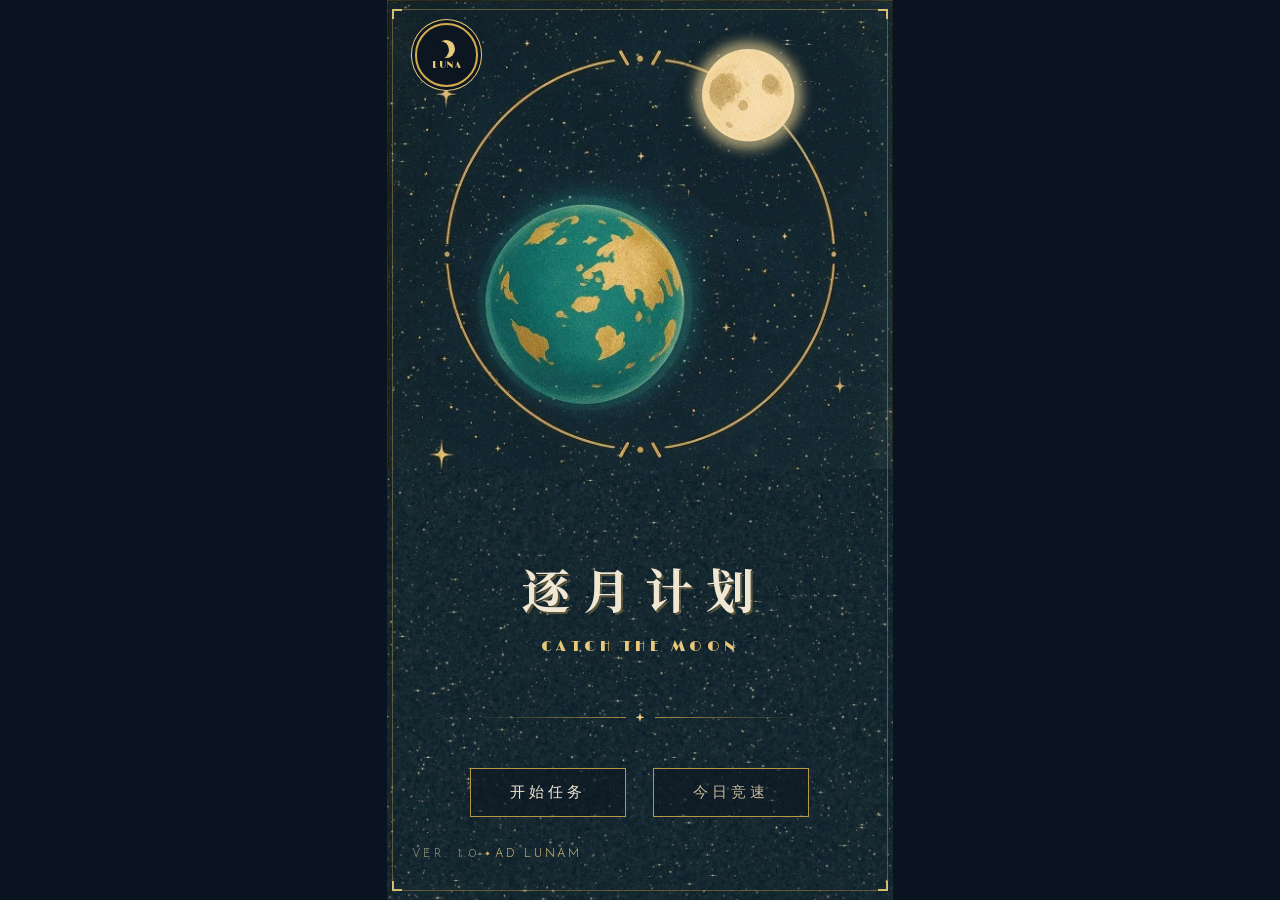
==== index.html @ 9ee9cba2 "任务面板：仪场加长 + 奶油带重排 - menu.webp：奶油边界 y1265→y1410（屏 68%→76%），仪场更海报；   inset 细线同步下移至 1425-26；?v=6→7 - 删状" ====
<!DOCTYPE html>
<html lang="zh-CN">
<head>
  <meta charset="UTF-8" />
  <meta name="viewport" content="width=device-width, initial-scale=1, maximum-scale=1, user-scalable=no, viewport-fit=cover" />
  <meta name="theme-color" content="#17395A" />
  <title>逐月计划</title>
  <link rel="stylesheet" href="assets/fonts/fonts.css" />
  <link rel="stylesheet" href="style.css" />
</head>
<body>
  <div id="app">
    <div id="stage" class="stage">
      <!-- 全分辨率海报层：不经过低清 canvas；menu 延迟加载 -->
      <div id="cover-scene" class="cover-scene hidden">
        <img class="cover-bg" src="assets/ui/cover-bg.webp?v=5" alt="" draggable="false" />
        <div class="cover-keyline" aria-hidden="true">
          <i class="kl tl"></i><i class="kl tr"></i><i class="kl bl"></i><i class="kl br"></i>
        </div>
        <div class="cover-orbit" id="cover-orbit">
          <div id="cover-moon-glow" class="cover-moon-glow"></div>
          <img id="cover-moon" class="cover-moon" src="assets/ui/cover-moon.webp?v=5" alt="" draggable="false" />
        </div>
        <div class="cover-badge" aria-hidden="true">
          <div class="badge-crescent"></div>
          <div class="badge-word">LUNA</div>
        </div>
        <div class="cover-type">
          <div class="cover-title-block">
            <h1 class="cover-title">逐月计划</h1>
            <div class="cover-rule" aria-hidden="true"></div>
            <p class="cover-sub">CATCH THE MOON</p>
          </div>
          <div class="cover-ornament" aria-hidden="true">
            <i class="orn-line"></i><i class="orn-star"></i><i class="orn-line"></i>
          </div>
          <div class="cover-actions">
            <button type="button" class="cover-btn" id="btn-cover-start">开始任务</button>
            <button type="button" class="cover-btn ghost-btn" id="btn-daily-cover">今日竞速</button>
          </div>
          <p class="cover-ver"><span class="ver-num">VER. 1.0</span><span class="ver-sep" aria-hidden="true"></span><span class="ver-name">AD LUNAM</span></p>
        </div>
      </div>
      <img id="cover-art" class="poster-art hidden" src="assets/ui/cover.webp" alt="" draggable="false" />
      <img id="menu-art" class="poster-art hidden" alt="" draggable="false" />
      <canvas id="game" width="540" height="960" aria-label="逐月计划游戏画面"></canvas>
      <div class="grain" aria-hidden="true"></div>

      <div id="hud" class="hidden" aria-hidden="true">
        <div class="hud-row">
          <div class="hud-block">
            <span class="hud-label">质量</span>
            <div class="seg" id="mass-seg"></div>
          </div>
          <div class="hud-block grow center-label">
            <span class="hud-phase">阶段</span>
            <span class="hud-timer hidden" id="hud-timer">0:00.0</span>
          </div>
          <div class="hud-block">
            <span class="hud-label">追近</span>
            <div class="seg gold" id="dist-seg"></div>
          </div>
        </div>
      </div>

      <div id="controls" class="hidden" aria-hidden="true">
        <div id="stick-zone" class="stick-zone">
          <div id="stick-base" class="stick-base">
            <div id="stick-knob" class="stick-knob"></div>
          </div>
        </div>
        <button type="button" id="btn-jet" class="btn-jet" aria-label="喷射">喷射</button>
      </div>

      <div id="overlay" class="overlay">
        <!-- 封面：分层海报 + DOM 排版；热区即真按钮 -->
        <div id="screen-cover" class="screen cover-screen hidden">
          <h1 class="sr-only">逐月计划</h1>
          <p class="ver sr-only">VER. 1.0 · CATCH THE MOON</p>
        </div>

        <!-- 任务面板：插画 + DOM 控制区（奶油带上），按钮即真文字 -->
        <div id="screen-title" class="screen menu-screen hidden">
          <p class="sr-only">任务面板</p>
          <!-- 仪场遥测装饰：百分比定位对 1044×1884 底图稳定（舞台锁 9:16，cover 顶锚只裁底部 28px） -->
          <div class="menu-reticle" aria-hidden="true"></div>
          <div class="menu-bracket" aria-hidden="true"></div>
          <div class="menu-tel" style="left:5%; top:34%">
            <span class="k">TARGET / LUNA</span>
            <span class="v" id="tel-moon">RT --:--.-</span>
          </div>
          <div class="menu-tel" style="left:5%; top:45.5%">
            <span class="k">SOL III / EARTH</span>
            <span class="v" id="tel-earth">CLASS 标准</span>
          </div>
          <div class="menu-tel" style="left:60%; top:26.5%">
            <span class="k">ANOMALY / VOID</span>
            <span class="v dim">RNG 384.40</span>
          </div>
          <div class="menu-panel">
            <button type="button" class="btn primary wide" id="btn-start">开始追逐</button>
            <div class="menu-row">
              <button type="button" class="btn ghost" id="btn-sound">声音：开</button>
              <button type="button" class="btn ghost" id="btn-back-cover">返回封面</button>
            </div>
            <p class="menu-tip" id="daily-tip">循月辉追近，月尘补质量，满条后光圈捕获</p>
            <div class="menu-ruler" aria-hidden="true"></div>
          </div>
        </div>

        <div id="screen-intro" class="screen intro-cine hidden">
          <div id="intro-caption" class="intro-caption"></div>
          <button type="button" class="btn ghost small" id="btn-skip-intro">跳过</button>
        </div>

        <div id="screen-qte" class="screen qte-screen hidden">
          <p class="qte-title">捕获月亮</p>
          <p class="qte-hint">光圈套住月亮后，按「捕获」</p>
        </div>

        <div id="screen-result" class="screen hidden">
          <h2 id="result-title">结算</h2>
          <p id="result-desc" class="sub"></p>
          <ul class="stats" id="result-stats"></ul>
          <p class="rank-line" id="rank-line"></p>
          <div class="btn-col">
            <button type="button" class="btn primary" id="btn-retry">再来一局</button>
            <button type="button" class="btn primary" id="btn-card">成绩卡分享</button>
            <button type="button" class="btn ghost" id="btn-board2">本机榜单</button>
            <button type="button" class="btn ghost" id="btn-home">回任务面板</button>
          </div>
        </div>

        <div id="screen-card" class="screen card-screen hidden">
          <div class="card-wrap">
            <canvas id="card" width="540" height="860" aria-label="成绩卡"></canvas>
          </div>
          <p class="card-tip">系统截屏即可分享 · 无外链</p>
          <pre id="share-text" class="share-text hidden"></pre>
          <div class="btn-col">
            <button type="button" class="btn primary" id="btn-copy">查看分享文案</button>
            <button type="button" class="btn ghost" id="btn-card-back">返回结算</button>
          </div>
        </div>

        <div id="screen-board" class="screen hidden">
          <h2>本机榜单</h2>
          <p class="sub dim">仅存本机 · 容器可能清空缓存</p>
          <ul class="board-list" id="board-list"></ul>
          <p class="sub dim" id="daily-board"></p>
          <div class="btn-col">
            <button type="button" class="btn ghost" id="btn-board-back">返回</button>
          </div>
        </div>
      </div>

      <button type="button" id="btn-qte-hit" class="btn-qte-hit hidden" aria-label="捕获">捕获</button>
      <div id="toast" class="toast hidden" role="status"></div>
    </div>
  </div>
  <script src="game.js"></script>
</body>
</html>
---- assets/fonts/fonts.css ----
/* 自托管字体 — 复古太空印刷四套英文字体 + 思源宋体标题 */

/* ── 中文标题 ── */
@font-face {
  font-family: "Noto Serif SC";
  font-style: normal;
  font-weight: 700;
  font-display: swap;
  src: url("NotoSerifSC-700-sub.woff2") format("woff2");
}

/* ── Kimi 遥测 mono（HUD / 解码 / 数据行） ── */
@font-face {
  font-family: "Geist Mono";
  font-style: normal;
  font-weight: 100 900;
  font-display: swap;
  src: url("GeistMono.woff2") format("woff2");
}

/* ── A · 罗马铭文 + 新迪多 ── */
@font-face {
  font-family: "Cinzel";
  font-style: normal;
  font-weight: 600;
  font-display: swap;
  src: url("Cinzel-600.woff2") format("woff2");
}
@font-face {
  font-family: "Bodoni Moda";
  font-style: normal;
  font-weight: 600;
  font-display: swap;
  src: url("BodoniModa-600.woff2") format("woff2");
}
@font-face {
  font-family: "IBM Plex Mono";
  font-style: normal;
  font-weight: 400;
  font-display: swap;
  src: url("IBMPlexMono-400.woff2") format("woff2");
}
@font-face {
  font-family: "IBM Plex Mono";
  font-style: normal;
  font-weight: 500;
  font-display: swap;
  src: url("IBMPlexMono-500.woff2") format("woff2");
}

/* ── B · Art Deco ── */
@font-face {
  font-family: "Limelight";
  font-style: normal;
  font-weight: 400;
  font-display: swap;
  src: url("Limelight.woff2") format("woff2");
}
@font-face {
  font-family: "Josefin Sans";
  font-style: normal;
  font-weight: 300;
  font-display: swap;
  src: url("JosefinSans-300.woff2") format("woff2");
}

/* ── C · 古典期刊 ── */
@font-face {
  font-family: "Forum";
  font-style: normal;
  font-weight: 400;
  font-display: swap;
  src: url("Forum.woff2") format("woff2");
}
@font-face {
  font-family: "Cormorant Garamond";
  font-style: normal;
  font-weight: 600;
  font-display: swap;
  src: url("CormorantGaramond-600.woff2") format("woff2");
}

/* ── D · 任务日志 ── */
@font-face {
  font-family: "Special Elite";
  font-style: normal;
  font-weight: 400;
  font-display: swap;
  src: url("SpecialElite.woff2") format("woff2");
}
@font-face {
  font-family: "Space Mono";
  font-style: normal;
  font-weight: 400;
  font-display: swap;
  src: url("SpaceMono-400.woff2") format("woff2");
}
@font-face {
  font-family: "Space Mono";
  font-style: normal;
  font-weight: 700;
  font-display: swap;
  src: url("SpaceMono-700.woff2") format("woff2");
}
---- style.css ----
/* 逐月计划 — 复古太空主义印刷海报 */
:root {
  --paper: #E8DCC8;
  --paper-deep: #D4C4A8;
  --navy-cover: #17395A;
  --navy-menu: #0C1D30;
  --navy-play: #122336;
  --cream: #F0E6D3;
  --cream-dim: #C5B89A;
  --gold: #D4A84B;
  --gold-bright: #E8C878;
  --rust: #D97B3A;
  --teal: #3D8B7A;
  --terra: #C4A35A;
  --danger: #8B2E3E;
  --ink: #0A1420;
  --font: "Courier New", Courier, ui-monospace, monospace;
  --mono: "Geist Mono", "Courier New", Courier, ui-monospace, monospace;
  --safe-b: env(safe-area-inset-bottom, 0px);
  --safe-t: env(safe-area-inset-top, 0px);
}

* { box-sizing: border-box; margin: 0; padding: 0; }

html, body {
  height: 100%;
  background: #0A1420;
  color: var(--cream);
  font-family: var(--font);
  letter-spacing: 0.06em;
  overflow: hidden;
  touch-action: none;
  -webkit-user-select: none;
  user-select: none;
  -webkit-tap-highlight-color: transparent;
}

#app {
  min-height: 100%;
  display: flex;
  align-items: center;
  justify-content: center;
  background: #0A1420;
}

#stage {
  position: relative;
  width: min(100vw, calc(100dvh * 270 / 480));
  height: min(100dvh, calc(100vw * 480 / 270));
  max-height: 100dvh;
  background: #0B1520;
  overflow: hidden;
}

#game {
  display: block;
  width: 100%;
  height: 100%;
  image-rendering: auto;
  background: transparent;
  position: absolute;
  inset: 0;
  z-index: 1;
}

/* 全分辨率海报（封面/面板）— 浏览器直接缩放，不进低清 canvas */
.poster-art {
  position: absolute;
  inset: 0;
  width: 100%;
  height: 100%;
  object-fit: cover;
  object-position: center top;
  image-rendering: auto;
  z-index: 0;
  pointer-events: none;
  user-select: none;
  -webkit-user-drag: none;
}

.poster-art.hidden { display: none !important; }

/* 纸边已移除：全程深空底，舞台内无奶油装裱框 */

.grain {
  position: absolute;
  inset: 0;
  pointer-events: none;
  z-index: 3;
  opacity: 0.1;
  background-image: url("data:image/svg+xml,%3Csvg viewBox='0 0 200 200' xmlns='http://www.w3.org/2000/svg'%3E%3Cfilter id='n'%3E%3CfeTurbulence type='fractalNoise' baseFrequency='0.9' numOctaves='3' stitchTiles='stitch'/%3E%3C/filter%3E%3Crect width='100%25' height='100%25' filter='url(%23n)'/%3E%3C/svg%3E");
  mix-blend-mode: overlay;
}

.hidden { display: none !important; }

/* —— HUD：06 顶栏 MASS / PHASE / SIGNAL —— */
#hud {
  position: absolute;
  top: calc(16px + var(--safe-t));
  left: 18px;
  right: 18px;
  z-index: 5;
  pointer-events: none;
}

.hud-row {
  display: flex;
  align-items: center;
  gap: 8px;
  padding: 8px 10px;
  background: transparent;
  border: 0;
}

.hud-block { display: flex; align-items: center; gap: 6px; min-width: 0; }
.hud-block.grow { flex: 0.7; justify-content: center; }
.hud-block.center-label { flex-direction: column; gap: 1px; }
.hud-block.center-label .hud-phase { white-space: nowrap; }
.hud-block:first-child { flex: 1.2; }
.hud-block:last-child { flex: 1.2; }

.hud-label {
  font-family: var(--mono);
  font-size: 10px;
  color: var(--cream);
  letter-spacing: 0.2em;
  font-weight: 700;
}

.hud-phase {
  font-family: var(--mono);
  font-size: 11px;
  color: var(--gold-bright);
  letter-spacing: 0.12em;
  font-weight: 700;
}

/* 竞速计时器：仅竞速局显示（JS 控制） */
.hud-timer {
  display: block;
  font-family: var(--mono);
  font-size: 13px;
  color: var(--cream);
  letter-spacing: 0.1em;
  font-weight: 700;
  margin-top: 2px;
  font-variant-numeric: tabular-nums;
}

.hud-timer.hidden { display: none; }

.seg {
  display: flex;
  gap: 3px;
  flex: 1;
  height: 16px;
}

.seg i {
  flex: 1;
  background: transparent;
  border: 1px solid rgba(240, 230, 211, 0.55);
}

.seg i.on { background: var(--cream); border-color: var(--cream); }
.seg.gold i.on { background: var(--gold-bright); border-color: var(--gold); }
.seg.gold i:nth-child(3n).on { background: #C45C4A; border-color: #A04838; }

/* —— Controls：对齐 06 印刷摇杆/喷射 —— */
#controls {
  position: absolute;
  left: 0;
  right: 0;
  bottom: 0;
  height: 26%;
  min-height: 120px;
  max-height: 170px;
  z-index: 6;
  pointer-events: none;
}

.stick-zone {
  position: absolute;
  left: 0;
  bottom: 0;
  width: 55%;
  height: 100%;
  pointer-events: auto;
  display: flex;
  align-items: flex-end;
  justify-content: flex-start;
  padding: 12px 8px calc(18px + var(--safe-b));
}

.stick-base {
  position: relative;
  width: 88px;
  height: 88px;
  border-radius: 50%;
  background: rgba(11, 21, 32, 0.35);
  border: 2px solid var(--cream);
  box-shadow: inset 0 0 0 1px rgba(212, 168, 75, 0.55);
  touch-action: none;
}

.stick-knob {
  position: absolute;
  left: 50%;
  top: 50%;
  width: 34px;
  height: 34px;
  margin: -17px 0 0 -17px;
  border-radius: 50%;
  background: var(--cream);
  border: 2px solid var(--gold);
  pointer-events: none;
}

.btn-jet {
  position: absolute;
  right: 14px;
  bottom: calc(28px + var(--safe-b));
  width: 72px;
  height: 72px;
  border-radius: 50%;
  pointer-events: auto;
  font-family: var(--font);
  font-size: 12px;
  font-weight: 700;
  letter-spacing: 0.14em;
  color: var(--ink);
  background: var(--gold-bright);
  border: 3px solid var(--cream);
  cursor: pointer;
}

.btn-jet:active,
.btn-jet.on {
  background: var(--cream);
  transform: translate(1px, 1px);
}

/* QTE: jet unused — hide so it no longer crowds the capture thumb zone */
#stage.qte-mode .btn-jet {
  display: none;
}

/* —— Overlay screens —— */
.overlay {
  position: absolute;
  inset: 0;
  z-index: 10;
  display: flex;
  align-items: flex-end;
  justify-content: center;
  padding: 24px 18px 32px;
  background: transparent;
  pointer-events: none;
}

.overlay.active {
  background: linear-gradient(
    to top,
    rgba(11, 21, 32, 0.96) 0%,
    rgba(11, 21, 32, 0.88) 28%,
    rgba(11, 21, 32, 0.2) 55%,
    transparent 72%
  );
  pointer-events: auto;
  align-items: flex-end;
}

/* 面板：插画全露出，不压遮罩 */
.overlay.menu-scrim.active {
  background: transparent;
}

.screen {
  width: 100%;
  max-width: 300px;
  text-align: center;
  pointer-events: auto;
}

/* —— Cover：分层海报 + DOM 排版 —— */
.overlay.poster {
  background: transparent;
  pointer-events: none; /* 点击落在 cover-scene 真按钮上 */
  align-items: stretch;
  justify-content: stretch;
  padding: 0;
}

/* 封面屏只放 sr-only 文本，不能拦 cover-scene 按钮的点击 */
.cover-screen { pointer-events: none; }

.cover-scene {
  position: absolute;
  inset: 0;
  z-index: 2;
  overflow: hidden;
  background: #0E1C2C;
}

.cover-scene.hidden { display: none !important; }

.cover-bg {
  position: absolute;
  inset: 0;
  width: 100%;
  height: 100%;
  object-fit: cover;
  object-position: center top;
  image-rendering: auto;
  pointer-events: none;
  user-select: none;
  -webkit-user-drag: none;
}

/* 轨道枢纽：由 JS 按 cover-bg 几何写像素位
   裁切图 1038×1878，金圈心 (521,614)，半径 452 */
.cover-orbit {
  position: absolute;
  left: 0;
  top: 0;
  width: 0;
  height: 0;
  pointer-events: none;
}

/* 暖金光晕：独立层，避免 img filter 把暗边也放大 */
.cover-moon-glow {
  position: absolute;
  border-radius: 50%;
  pointer-events: none;
  background: radial-gradient(
    circle,
    rgba(232, 200, 120, 0.22) 0%,
    rgba(232, 200, 120, 0.08) 45%,
    transparent 70%
  );
  transform: translate(-50%, -50%);
}

.cover-moon {
  position: absolute;
  /* 尺寸由 JS 按舞台宽度写入 */
  transform: translate(-50%, -50%);
  pointer-events: none;
  user-select: none;
  -webkit-user-drag: none;
  will-change: left, top;
}

.sr-only {
  position: absolute;
  width: 1px;
  height: 1px;
  padding: 0;
  margin: -1px;
  overflow: hidden;
  clip: rect(0, 0, 0, 0);
  border: 0;
}

.cover-type {
  position: absolute;
  inset: 0;
  pointer-events: none;
  z-index: 2;
}

.cover-badge {
  position: absolute;
  left: 5.5%;
  top: 2.6%;
  width: 12.5%;
  aspect-ratio: 1;
  border: 2px solid var(--gold);
  border-radius: 50%;
  box-shadow: 0 0 0 3px #0B1520, 0 0 0 4px var(--gold-bright);
  display: flex;
  flex-direction: column;
  align-items: center;
  justify-content: center;
  gap: 6%;
  background: #0B1520;
}

.badge-crescent {
  position: relative;
  width: 30%;
  height: 30%;
  border-radius: 50%;
  background: var(--gold-bright);
  flex-shrink: 0;
}

.badge-crescent::after {
  content: "";
  position: absolute;
  width: 100%;
  height: 100%;
  border-radius: 50%;
  background: #0B1520;
  left: -38%;
  top: 8%;
}

.badge-word {
  font-size: clamp(6px, 1.3vw, 9px);
  letter-spacing: 0.18em;
  color: var(--gold-bright);
  line-height: 1;
  padding-left: 0.18em;
}

.cover-title-block {
  position: absolute;
  left: 0;
  right: 0;
  top: 61.5%;
  text-align: center;
}

/* 细金内框（证书 keyline）：四角小刻度断口 */
.cover-keyline {
  position: absolute;
  inset: 1%;
  border: 1px solid rgba(212, 168, 75, 0.38);
  pointer-events: none;
}

.cover-keyline .kl {
  position: absolute;
  width: 10px;
  height: 10px;
  border: 0 solid rgba(232, 200, 120, 0.9);
}

.cover-keyline .tl { left: -1px; top: -1px; border-left-width: 2px; border-top-width: 2px; }
.cover-keyline .tr { right: -1px; top: -1px; border-right-width: 2px; border-top-width: 2px; }
.cover-keyline .bl { left: -1px; bottom: -1px; border-left-width: 2px; border-bottom-width: 2px; }
.cover-keyline .br { right: -1px; bottom: -1px; border-right-width: 2px; border-bottom-width: 2px; }

/* 标题与按钮之间的分隔饰线：— ✦ — */
.cover-ornament {
  position: absolute;
  left: 18%;
  right: 18%;
  top: 79.2%;
  display: flex;
  align-items: center;
  gap: 10px;
  pointer-events: none;
}

.orn-line {
  flex: 1;
  height: 1px;
  background: linear-gradient(90deg, transparent, rgba(212, 168, 75, 0.75));
}

.orn-line:last-child {
  background: linear-gradient(90deg, rgba(212, 168, 75, 0.75), transparent);
}

.orn-star {
  width: 9px;
  height: 9px;
  background: var(--gold-bright);
  clip-path: polygon(50% 0, 62% 38%, 100% 50%, 62% 62%, 50% 100%, 38% 62%, 0 50%, 38% 38%);
  flex-shrink: 0;
}

.cover-title {
  font-family: "Noto Serif SC", "Songti SC", "STSong", "Source Han Serif SC", serif;
  font-weight: 700;
  font-size: clamp(28px, 9.2vw, 48px);
  letter-spacing: 0.2em;
  color: var(--cream);
  text-shadow: 2px 2px 0 rgba(212, 168, 75, 0.35);
  margin: 0;
  padding-left: 0.2em;
}

/* 金线印在底图上，DOM 不再重复绘制 */
.cover-rule {
  display: none;
}

.cover-sub {
  margin: 14px 0 0;
  color: var(--gold-bright);
  font-size: clamp(11px, 2.8vw, 15px);
}

.cover-actions {
  position: absolute;
  inset: 0;
  pointer-events: none;
}

/* 热区对齐 cover 底部排版区；新底图无印版 → DOM 细金框印刷风按钮 */
.cover-btn {
  position: absolute;
  top: 85.35%;
  width: 30.8%;
  height: 5.42%;
  min-height: 40px;
  font-family: inherit;
  font-size: clamp(13px, 3.3vw, 15px);
  letter-spacing: 0.18em;
  padding: 0;
  border: 1px solid rgba(212, 168, 75, 0.85);
  background: rgba(11, 21, 32, 0.55);
  color: var(--cream);
  cursor: pointer;
  border-radius: 0;
  text-shadow: 0 1px 0 rgba(10, 20, 32, 0.45);
  display: flex;
  align-items: center;
  justify-content: center;
  pointer-events: auto;
}

#btn-cover-start { left: 16.4%; }
#btn-daily-cover { left: 52.5%; }

.cover-btn.ghost-btn {
  color: var(--cream-dim);
}

.cover-btn:active {
  transform: translate(1px, 1px);
  filter: brightness(1.2);
}

.cover-btn:focus-visible {
  outline: 2px solid var(--gold-bright);
  outline-offset: 2px;
}

.cover-ver {
  position: absolute;
  left: 5%;
  bottom: 4.5%;
  margin: 0;
  font-family: var(--mono);
  font-size: clamp(10px, 2.5vw, 12px);
  letter-spacing: 0.18em;
  display: flex;
  align-items: center;
  gap: 0.55em;
  line-height: 1;
}

.ver-num {
  color: var(--cream-dim);
  font-weight: 300;
  opacity: 0.85;
}

.ver-sep {
  width: 3px;
  height: 3px;
  background: var(--gold);
  transform: rotate(45deg);
  flex-shrink: 0;
}

.ver-name {
  color: var(--gold-bright);
  font-weight: 400;
  letter-spacing: 0.22em;
}

.cover-crescent-mark {
  position: absolute;
  right: 5.5%;
  bottom: 2.8%;
  width: 4.8%;
  aspect-ratio: 1;
  border-radius: 50%;
  background: var(--gold-bright);
}

.cover-crescent-mark::after {
  content: "";
  position: absolute;
  width: 100%;
  height: 100%;
  border-radius: 50%;
  background: #132634;
  left: -38%;
  top: 8%;
}

/* ── 四套英文气质：body[data-type="A"|"B"|"C"|"D"] ── */
body[data-type="A"] .badge-word,
body[data-type="A"] .cover-btn {
  font-family: "Cinzel", "Times New Roman", serif;
  font-weight: 600;
}
body[data-type="A"] .cover-sub {
  font-family: "Bodoni Moda", "Times New Roman", serif;
  font-weight: 600;
  letter-spacing: 0.28em;
}
body[data-type="A"] .cover-ver,
body[data-type="A"] .cover-btn {
  font-family: "IBM Plex Mono", ui-monospace, monospace;
}
body[data-type="A"] .cover-btn {
  font-weight: 500;
  letter-spacing: 0.12em;
}

body[data-type="B"] .badge-word {
  font-family: "Limelight", serif;
  letter-spacing: 0.16em;
}
body[data-type="B"] .cover-sub {
  font-family: "Limelight", serif;
  letter-spacing: 0.3em;
}
body[data-type="B"] .cover-btn,
body[data-type="B"] .cover-ver {
  font-family: "Josefin Sans", sans-serif;
  font-weight: 300;
  letter-spacing: 0.26em;
}
body[data-type="B"] .cover-title {
  letter-spacing: 0.28em;
}

body[data-type="C"] .badge-word {
  font-family: "Forum", serif;
}
body[data-type="C"] .cover-sub {
  font-family: "Cormorant Garamond", serif;
  font-weight: 600;
  letter-spacing: 0.26em;
}
body[data-type="C"] .cover-btn,
body[data-type="C"] .cover-ver {
  font-family: "Forum", serif;
  letter-spacing: 0.16em;
}

body[data-type="D"] .badge-word {
  font-family: "Special Elite", cursive;
  letter-spacing: 0.12em;
}
body[data-type="D"] .cover-sub {
  font-family: "Special Elite", cursive;
  letter-spacing: 0.18em;
}
body[data-type="D"] .cover-btn,
body[data-type="D"] .cover-ver {
  font-family: "Space Mono", monospace;
  letter-spacing: 0.08em;
}
body[data-type="D"] .cover-title {
  text-shadow: none;
  letter-spacing: 0.12em;
}

/* 默认 B · Art Deco（与 body 默认 data-type 一致） */
body:not([data-type]) .badge-word {
  font-family: "Limelight", serif;
  letter-spacing: 0.16em;
}
body:not([data-type]) .cover-sub {
  font-family: "Limelight", serif;
  letter-spacing: 0.3em;
}
body:not([data-type]) .cover-btn,
body:not([data-type]) .cover-ver {
  font-family: "Josefin Sans", sans-serif;
  font-weight: 300;
  letter-spacing: 0.26em;
}
body:not([data-type]) .cover-title {
  letter-spacing: 0.28em;
}

@media (prefers-reduced-motion: reduce) {
  .cover-orbit {
    transition: none !important;
    animation: none !important;
  }
}

/* —— Menu 任务面板：插画即 UI —— */
.menu-screen {
  position: absolute !important;
  inset: 0 !important;
  max-width: none !important;
  width: 100% !important;
  height: 100% !important;
  margin: 0 !important;
  padding: 0 !important;
  display: block !important;
  pointer-events: none;
  text-align: left;
}

/* —— 仪场遥测标签与准星（Apollo 任务图纸语言，01-mission-patch 参考）—— */
.menu-tel {
  position: absolute;
  font-family: var(--mono);
  text-align: left;
  pointer-events: none;
}

.menu-tel .k {
  display: block;
  font-size: 9px;
  letter-spacing: 0.22em;
  color: rgba(240, 230, 211, 0.55);
}

.menu-tel .v {
  display: block;
  font-size: 10px;
  letter-spacing: 0.14em;
  color: var(--gold-bright, #e8c878);
  margin-top: 3px;
}

.menu-tel .v::before {
  content: "+ ";
  color: rgba(240, 230, 211, 0.45);
}

.menu-tel .v.dim {
  color: rgba(240, 230, 211, 0.6);
}

/* 左上十字准星 / 右上角框（对焦框），细金描边 */
.menu-reticle,
.menu-bracket {
  position: absolute;
  width: 34px;
  height: 34px;
  top: 2%;
  pointer-events: none;
  opacity: 0.8;
  background-repeat: no-repeat;
  background-size: contain;
}

.menu-reticle {
  left: 3.5%;
  background-image: url("data:image/svg+xml,%3Csvg xmlns='http://www.w3.org/2000/svg' width='34' height='34'%3E%3Cg stroke='%23D4A84B' stroke-width='1' fill='none'%3E%3Ccircle cx='17' cy='17' r='10'/%3E%3Cpath d='M17 1v8M17 25v8M1 17h8M25 17h8'/%3E%3C/g%3E%3Ccircle cx='17' cy='17' r='1.6' fill='%23D4A84B'/%3E%3C/svg%3E");
}

.menu-bracket {
  right: 5%;
  background-image: url("data:image/svg+xml,%3Csvg xmlns='http://www.w3.org/2000/svg' width='34' height='34'%3E%3Cg stroke='%23D4A84B' stroke-width='1' fill='none'%3E%3Cpath d='M1 12V1h11M22 1h11v11M33 22v11H22M12 33H1V22'/%3E%3C/g%3E%3Ccircle cx='17' cy='17' r='1.6' fill='%23D4A84B'/%3E%3C/svg%3E");
}

/* —— 任务面板：奶油带上的 DOM 控制区（奶油边界在图 y1410 ≈ 屏 76%）—— */
.menu-panel {
  position: absolute;
  left: 8%;
  right: 8%;
  top: 77.5%;
  bottom: 4%;
  display: flex;
  flex-direction: column;
  align-items: center;
  gap: 10px;
  pointer-events: auto;
  text-align: center;
}

.menu-panel > * { flex-shrink: 0; }

/* 仪表刻度尺：填补奶油带底部空间（任务图纸语言） */
.menu-ruler {
  margin-top: auto;
  width: 100%;
  height: 12px;
  opacity: 0.75;
  background-image: url("data:image/svg+xml,%3Csvg xmlns='http://www.w3.org/2000/svg' width='40' height='12'%3E%3Cpath d='M0 11.5h40M.5 5v6.5M8.5 8v3.5M16.5 8v3.5M24.5 8v3.5M32.5 8v3.5' stroke='%2314121a' stroke-width='1'/%3E%3C/svg%3E");
  background-repeat: repeat-x;
  background-position: bottom left;
}

.menu-panel .btn {
  border-color: #14121a;
  color: #14121a;
  background: transparent;
}

.menu-panel .btn.primary {
  background: #14121a;
  color: var(--cream);
}

.menu-panel .btn.primary:active { background: #2a2636; }

.menu-panel .btn.ghost {
  border-color: rgba(20, 18, 26, 0.45);
  color: #4a4438;
}

.menu-row {
  display: flex;
  gap: 10px;
  width: 100%;
}

.menu-row .btn { flex: 1; }

.menu-tip {
  font-size: 10px;
  line-height: 1.7;
  color: #6b6353;
}

.menu-screen.hidden {
  display: none !important;
  pointer-events: none !important;
}

.screen h1 {
  font-size: 32px;
  font-weight: 700;
  letter-spacing: 0.22em;
  color: var(--cream);
  text-shadow: 2px 2px 0 rgba(212, 168, 75, 0.4);
  margin: 8px 0 12px;
}

.screen h2 {
  font-size: 20px;
  letter-spacing: 0.16em;
  margin-bottom: 10px;
  color: var(--gold-bright);
}

.sub {
  font-size: 12px;
  line-height: 1.7;
  color: var(--cream);
  margin-bottom: 8px;
}

.sub.dim { color: var(--cream-dim); }

.tip {
  margin-top: 14px;
  font-size: 10px;
  line-height: 1.75;
  color: var(--cream-dim);
  text-align: center;
}

.btn-col {
  display: flex;
  flex-direction: column;
  gap: 10px;
  margin: 14px 0 6px;
}

.btn {
  font-family: var(--font);
  font-size: 13px;
  font-weight: 700;
  letter-spacing: 0.16em;
  padding: 12px 16px;
  border: 2px solid var(--cream);
  background: transparent;
  color: var(--cream);
  cursor: pointer;
  border-radius: 0;
}

.btn:active { transform: translate(1px, 1px); }

.btn.primary {
  background: var(--teal);
  border-color: var(--cream);
  color: var(--cream);
}

.btn.primary:active { background: #2F7A6A; }

.btn.wide { width: 100%; }

.btn.ghost {
  background: transparent;
  border-color: rgba(240, 230, 211, 0.4);
  color: var(--cream-dim);
}

.btn.small {
  font-size: 11px;
  padding: 8px 12px;
}

.btn:focus-visible {
  outline: 2px solid var(--gold-bright);
  outline-offset: 2px;
}

/* Intro */
.intro-cine {
  display: flex;
  flex-direction: column;
  justify-content: flex-end;
  align-items: center;
  height: 100%;
  padding-bottom: 18%;
  pointer-events: none;
}

.intro-cine .btn { pointer-events: auto; margin-top: 14px; }

.intro-caption {
  max-width: 92%;
  text-align: center;
  font-size: 13px;
  line-height: 1.85;
  color: var(--cream);
  text-shadow: 0 1px 0 #000, 1px 1px 0 #000;
  letter-spacing: 0.08em;
  min-height: 3.2em;
  opacity: 0;
  transition: opacity 220ms ease;
}

.intro-caption.show { opacity: 1; }

/* QTE */
.qte-screen {
  position: absolute;
  top: 12%;
  left: 0;
  right: 0;
  pointer-events: none;
}

.qte-title {
  font-size: 14px;
  letter-spacing: 0.2em;
  color: var(--gold-bright);
  text-shadow: 1px 1px 0 var(--ink);
}

.qte-hint {
  margin-top: 6px;
  font-size: 10px;
  color: var(--cream-dim);
}

.btn-qte-hit {
  position: absolute;
  right: 14px;
  bottom: calc(28px + var(--safe-b));
  z-index: 8;
  width: 78px;
  height: 78px;
  border-radius: 50%;
  font-family: var(--font);
  font-size: 13px;
  font-weight: 700;
  letter-spacing: 0.12em;
  color: var(--ink);
  background: rgba(240, 230, 211, 0.88);
  border: 3px solid var(--gold);
  box-shadow: 0 0 0 3px var(--navy-play);
  cursor: pointer;
  touch-action: none;
}

.btn-qte-hit:active {
  background: var(--gold-bright);
  transform: scale(0.96);
}

.btn-qte-hit.ready {
  background: var(--gold-bright);
  box-shadow: 0 0 0 4px rgba(232, 200, 120, 0.45), 0 0 0 3px var(--navy-play);
  animation: qte-pulse 0.35s ease-in-out infinite alternate;
}

@keyframes qte-pulse {
  from { transform: scale(1); }
  to { transform: scale(1.06); }
}

@media (prefers-reduced-motion: reduce) {
  .btn-qte-hit.ready { animation: none; }
}

/* Result stats */
.stats {
  list-style: none;
  text-align: left;
  margin: 12px 0 8px;
  border: 1px solid rgba(240, 230, 211, 0.3);
  background: rgba(14, 28, 44, 0.85);
}

.stats li {
  display: flex;
  justify-content: space-between;
  gap: 12px;
  padding: 8px 10px;
  font-family: var(--mono);
  font-size: 11px;
  color: var(--cream);
  border-bottom: 1px solid rgba(240, 230, 211, 0.12);
}

.stats li:last-child { border-bottom: 0; }

.stats .k { color: var(--cream-dim); }
.stats .v { color: var(--cream); font-weight: 700; }
.stats .v.gold { color: var(--gold-bright); }
.stats .v.ok { color: var(--teal); }
.stats .v.bad { color: #C45C6A; }

/* Difficulty chips */
.diff-row {
  display: flex;
  gap: 8px;
  justify-content: center;
  margin: 4px 0 8px;
}

.btn.chip {
  padding: 8px 18px;
  font-size: 12px;
  background: transparent;
  border-color: rgba(240, 230, 211, 0.35);
  color: var(--cream-dim);
}

.btn.chip.on {
  border-color: var(--gold);
  color: var(--ink);
  background: var(--gold-bright);
}

.rank-line {
  margin: 6px 0 4px;
  font-size: 11px;
  color: var(--gold-bright);
  min-height: 1.2em;
}

/* Share card */
.card-screen { max-width: 320px; }

.card-wrap {
  width: 100%;
  max-width: 280px;
  margin: 0 auto 10px;
  border: 1px solid rgba(240, 230, 211, 0.25);
  background: var(--navy-menu);
}

.card-wrap canvas {
  display: block;
  width: 100%;
  height: auto;
  image-rendering: pixelated;
}

.card-tip {
  font-size: 10px;
  color: var(--cream-dim);
  margin-bottom: 8px;
}

/* 可选中的分享文案（容器禁用剪贴板 API，长按手动复制） */
.share-text {
  width: 100%;
  max-width: 280px;
  margin: 0 auto 10px;
  padding: 8px 10px;
  border: 1px solid rgba(240, 230, 211, 0.35);
  background: rgba(14, 28, 44, 0.85);
  color: var(--cream);
  font-family: var(--mono);
  font-size: 10px;
  line-height: 1.6;
  text-align: left;
  white-space: pre-wrap;
  word-break: break-all;
  -webkit-user-select: text;
  user-select: text;
}

/* Board */
.board-list {
  list-style: none;
  text-align: left;
  margin: 10px 0;
  max-height: 42vh;
  overflow: auto;
  border: 1px solid rgba(240, 230, 211, 0.3);
  background: rgba(14, 28, 44, 0.85);
}

.board-list li {
  display: flex;
  justify-content: space-between;
  gap: 8px;
  padding: 8px 10px;
  font-size: 11px;
  color: var(--cream);
  border-bottom: 1px solid rgba(240, 230, 211, 0.12);
}

.board-list li:last-child { border-bottom: 0; }
.board-list .r { color: var(--cream-dim); min-width: 2.5ch; }
.board-list .n { flex: 1; overflow: hidden; text-overflow: ellipsis; white-space: nowrap; }
.board-list .s { color: var(--gold-bright); font-weight: 700; }
.board-list .empty { justify-content: center; color: var(--cream-dim); }

/* Toast */
.toast {
  position: absolute;
  left: 50%;
  top: 18%;
  transform: translateX(-50%);
  z-index: 20;
  padding: 8px 14px;
  font-size: 12px;
  color: var(--ink);
  background: var(--gold-bright);
  border: 2px solid var(--cream);
  pointer-events: none;
  white-space: nowrap;
}

@media (prefers-reduced-motion: reduce) {
  .meter i { transition: none; }
}
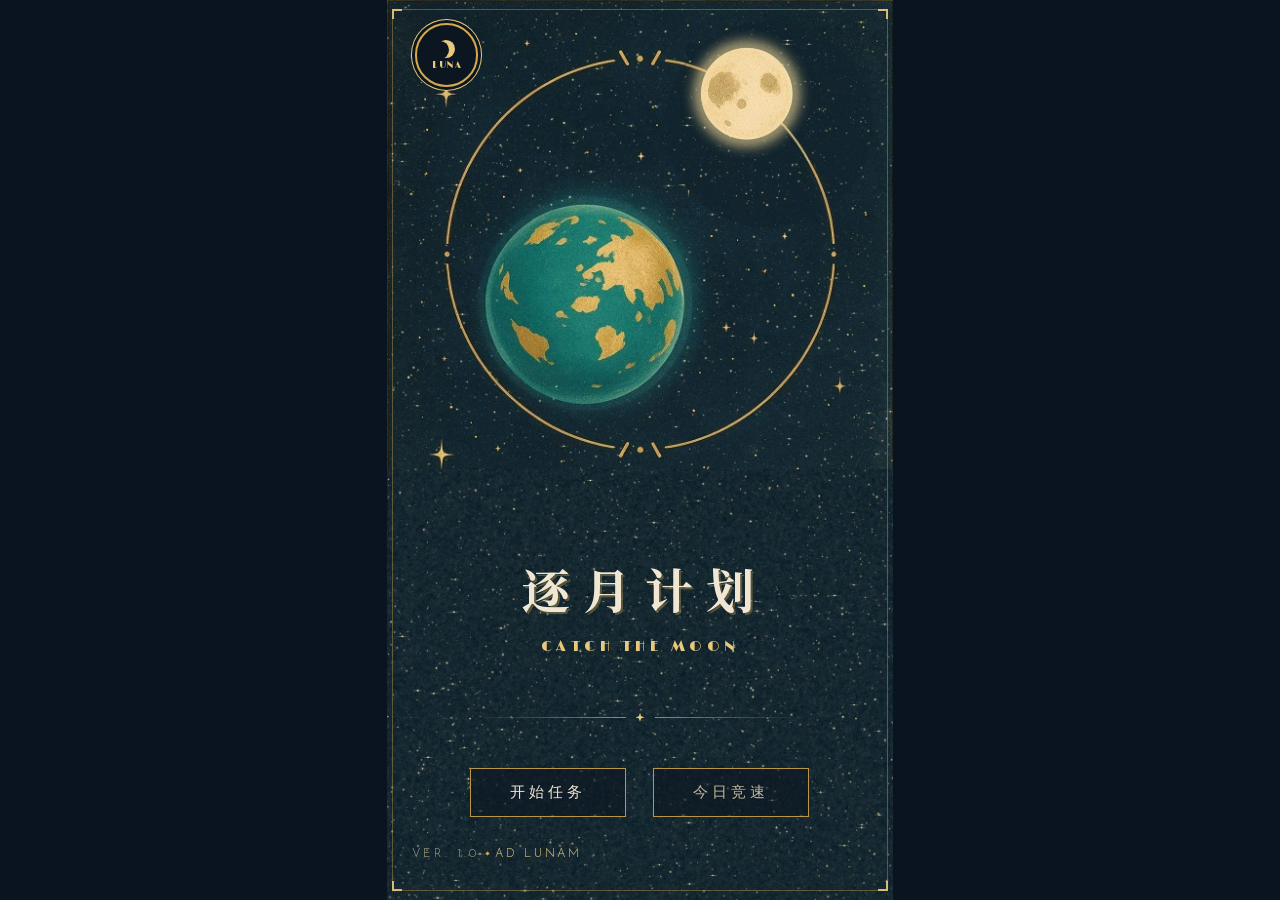
==== commit 69068842: "任务面板：星图收进圆角屏幕框 + 遥测文字逻辑修正 - menu.webp：星图收进圆角矩形屏幕框（边距36/圆角30/2px深墨描边），   奶油色成为仪表机身——解决上下两张皮（用户定）；?v=7" ====
--- a/index.html
+++ b/index.html
@@ -85,17 +85,17 @@
           <!-- 仪场遥测装饰：百分比定位对 1044×1884 底图稳定（舞台锁 9:16，cover 顶锚只裁底部 28px） -->
           <div class="menu-reticle" aria-hidden="true"></div>
           <div class="menu-bracket" aria-hidden="true"></div>
-          <div class="menu-tel" style="left:5%; top:34%">
+          <div class="menu-tel" style="left:6%; top:34%">
             <span class="k">TARGET / LUNA</span>
-            <span class="v" id="tel-moon">RT --:--.-</span>
+            <span class="v dim">DIST 384400 KM</span>
           </div>
-          <div class="menu-tel" style="left:5%; top:45.5%">
+          <div class="menu-tel" style="left:6%; top:45.5%">
             <span class="k">SOL III / EARTH</span>
             <span class="v" id="tel-earth">CLASS 标准</span>
           </div>
           <div class="menu-tel" style="left:60%; top:26.5%">
-            <span class="k">ANOMALY / VOID</span>
-            <span class="v dim">RNG 384.40</span>
+            <span class="k">GRAV WELL</span>
+            <span class="v" id="tel-well">PULL ×1.0</span>
           </div>
           <div class="menu-panel">
             <button type="button" class="btn primary wide" id="btn-start">开始追逐</button>
@@ -103,7 +103,7 @@
               <button type="button" class="btn ghost" id="btn-sound">声音：开</button>
               <button type="button" class="btn ghost" id="btn-back-cover">返回封面</button>
             </div>
-            <p class="menu-tip" id="daily-tip">循月辉追近，月尘补质量，满条后光圈捕获</p>
+            <p class="menu-tip" id="daily-tip">追寻月亮的光辉，它会带你找到方向</p>
             <div class="menu-ruler" aria-hidden="true"></div>
           </div>
         </div>
--- a/style.css
+++ b/style.css
@@ -745,7 +745,7 @@
   position: absolute;
   width: 34px;
   height: 34px;
-  top: 2%;
+  top: 4%;
   pointer-events: none;
   opacity: 0.8;
   background-repeat: no-repeat;
@@ -753,12 +753,12 @@
 }
 
 .menu-reticle {
-  left: 3.5%;
+  left: 6%;
   background-image: url("data:image/svg+xml,%3Csvg xmlns='http://www.w3.org/2000/svg' width='34' height='34'%3E%3Cg stroke='%23D4A84B' stroke-width='1' fill='none'%3E%3Ccircle cx='17' cy='17' r='10'/%3E%3Cpath d='M17 1v8M17 25v8M1 17h8M25 17h8'/%3E%3C/g%3E%3Ccircle cx='17' cy='17' r='1.6' fill='%23D4A84B'/%3E%3C/svg%3E");
 }
 
 .menu-bracket {
-  right: 5%;
+  right: 6%;
   background-image: url("data:image/svg+xml,%3Csvg xmlns='http://www.w3.org/2000/svg' width='34' height='34'%3E%3Cg stroke='%23D4A84B' stroke-width='1' fill='none'%3E%3Cpath d='M1 12V1h11M22 1h11v11M33 22v11H22M12 33H1V22'/%3E%3C/g%3E%3Ccircle cx='17' cy='17' r='1.6' fill='%23D4A84B'/%3E%3C/svg%3E");
 }
 
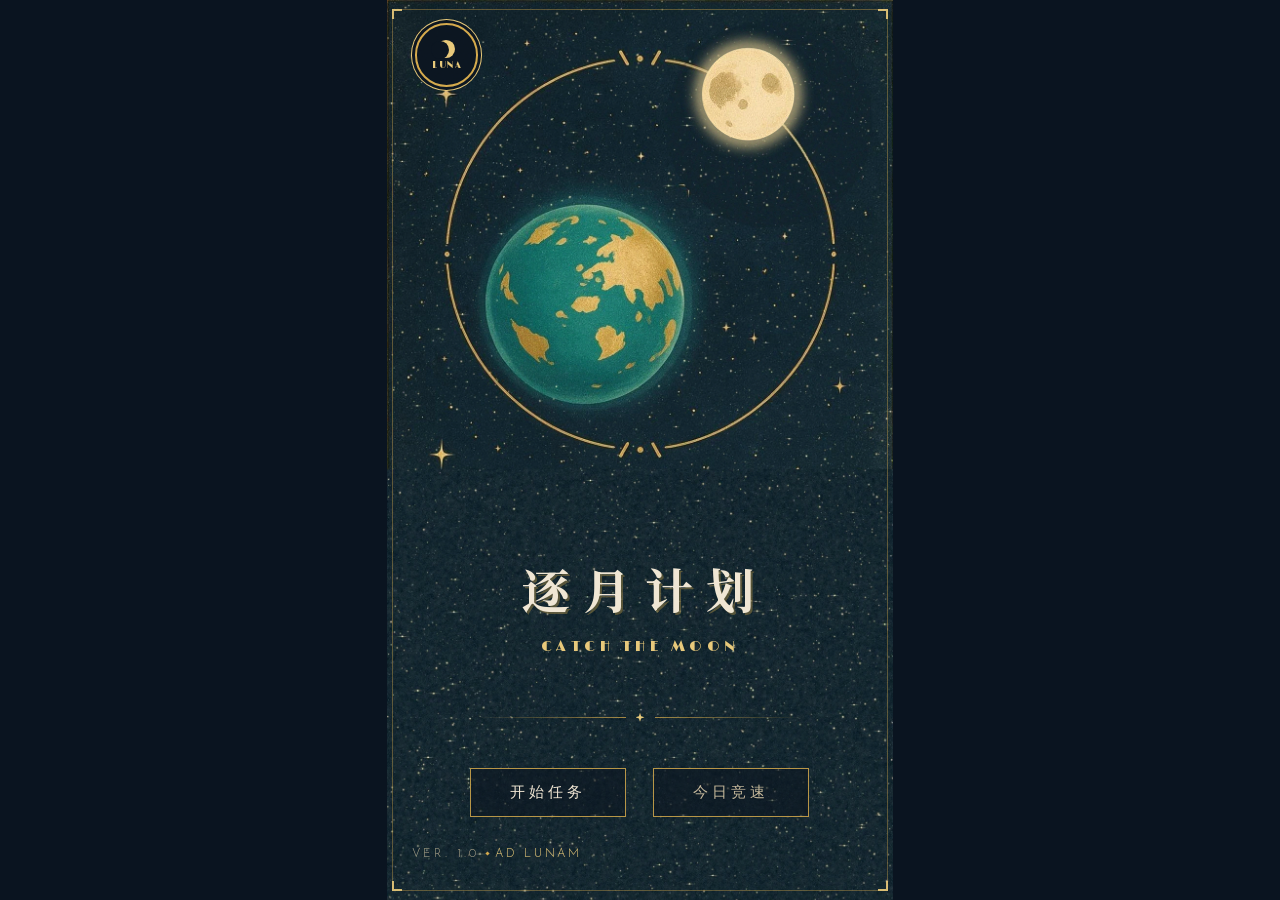
==== commit 911abb3a: "任务面板操作面板化：机械键帽 + LED + 机身螺丝 - 按钮加 3px 硬底影 + 按下下沉 2px（机械键手感） - 声音键带 LED 指示灯（开=金亮，refreshTitleUI 切 cla" ====
--- a/index.html
+++ b/index.html
@@ -100,12 +100,20 @@
           <div class="menu-panel">
             <button type="button" class="btn primary wide" id="btn-start">开始追逐</button>
             <div class="menu-row">
-              <button type="button" class="btn ghost" id="btn-sound">声音：开</button>
+              <button type="button" class="btn ghost" id="btn-sound"><i class="led" aria-hidden="true"></i><span>声音：开</span></button>
               <button type="button" class="btn ghost" id="btn-back-cover">返回封面</button>
             </div>
+            <div class="menu-divider" aria-hidden="true"></div>
             <p class="menu-tip" id="daily-tip">追寻月亮的光辉，它会带你找到方向</p>
             <div class="menu-ruler" aria-hidden="true"></div>
           </div>
+          <!-- 机身螺丝 + 量程角标：操作面板语言 -->
+          <i class="menu-screw tl" aria-hidden="true"></i>
+          <i class="menu-screw tr" aria-hidden="true"></i>
+          <i class="menu-screw bl" aria-hidden="true"></i>
+          <i class="menu-screw br" aria-hidden="true"></i>
+          <span class="menu-scale-end left" aria-hidden="true">SOL III</span>
+          <span class="menu-scale-end right" aria-hidden="true">LUNA</span>
         </div>
 
         <div id="screen-intro" class="screen intro-cine hidden">
--- a/style.css
+++ b/style.css
@@ -790,10 +790,17 @@
   background-position: bottom left;
 }
 
+/* 机械键帽：硬底影 = 凸起的键，按下下沉 */
 .menu-panel .btn {
   border-color: #14121a;
   color: #14121a;
   background: transparent;
+  box-shadow: 0 3px 0 rgba(20, 18, 26, 0.85);
+}
+
+.menu-panel .btn:active {
+  transform: translateY(2px);
+  box-shadow: 0 1px 0 rgba(20, 18, 26, 0.85);
 }
 
 .menu-panel .btn.primary {
@@ -806,7 +813,77 @@
 .menu-panel .btn.ghost {
   border-color: rgba(20, 18, 26, 0.45);
   color: #4a4438;
-}
+  box-shadow: 0 3px 0 rgba(20, 18, 26, 0.35);
+}
+
+.menu-panel .btn.ghost:active {
+  transform: translateY(2px);
+  box-shadow: 0 1px 0 rgba(20, 18, 26, 0.35);
+}
+
+/* 声音键 LED 指示灯：开=金亮，关=暗空心 */
+.menu-panel .btn .led {
+  display: inline-block;
+  width: 7px;
+  height: 7px;
+  border-radius: 50%;
+  border: 1px solid #4a4438;
+  margin-right: 7px;
+  vertical-align: 1px;
+  background: transparent;
+}
+
+.menu-panel .btn .led.on {
+  background: var(--gold-bright, #e8c878);
+  border-color: #8a6d2f;
+  box-shadow: 0 0 5px rgba(232, 200, 120, 0.8);
+}
+
+/* 操作区 / 读数区分隔细线 */
+.menu-divider {
+  width: 100%;
+  border-top: 1px solid rgba(20, 18, 26, 0.28);
+  margin-top: 2px;
+}
+
+/* 机身十字螺丝（奶油机身四角） */
+.menu-screw {
+  position: absolute;
+  width: 11px;
+  height: 11px;
+  border: 1.5px solid rgba(20, 18, 26, 0.55);
+  border-radius: 50%;
+  pointer-events: none;
+}
+
+.menu-screw::after {
+  content: "";
+  position: absolute;
+  left: 1px;
+  right: 1px;
+  top: 50%;
+  border-top: 1.5px solid rgba(20, 18, 26, 0.55);
+  transform: rotate(38deg);
+}
+
+.menu-screw.tl { left: 3.4%; top: 78%; }
+.menu-screw.tr { right: 3.4%; top: 78%; }
+.menu-screw.bl { left: 3.4%; bottom: 1.6%; }
+.menu-screw.br { right: 3.4%; bottom: 1.6%; }
+
+/* 刻度尺量程角标 */
+.menu-scale-end {
+  position: absolute;
+  bottom: 1.1%;
+  font-family: var(--mono);
+  font-size: 8px;
+  letter-spacing: 0.2em;
+  color: rgba(20, 18, 26, 0.5);
+  pointer-events: none;
+}
+
+.menu-scale-end.left { left: 8%; }
+.menu-scale-end.right { right: 8%; }
 
 .menu-row {
   display: flex;
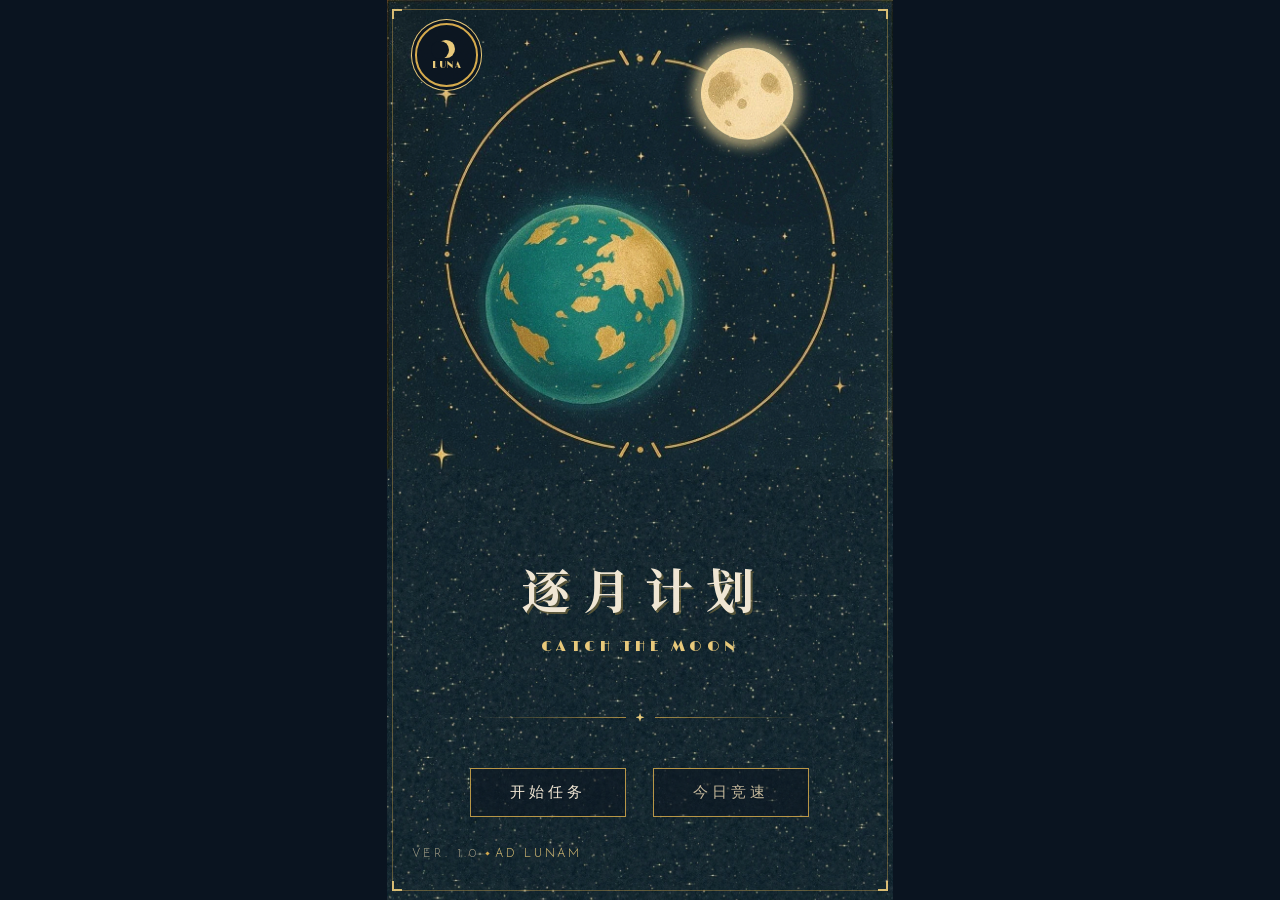
==== commit 3b69dc55: "任务面板：难度刻度盘 + 竞速开关（仅已解锁档可选） - .menu-diff 四格选择开关条：选中反色+金点、未解锁置灰带锁、点锁 toast   「通关上一档后解锁」；选定即存 Store.dat" ====
--- a/index.html
+++ b/index.html
@@ -91,16 +91,24 @@
           </div>
           <div class="menu-tel" style="left:6%; top:45.5%">
             <span class="k">SOL III / EARTH</span>
-            <span class="v" id="tel-earth">CLASS 标准</span>
+            <span class="v" id="tel-earth">CLASS 追寻之旅</span>
           </div>
           <div class="menu-tel" style="left:60%; top:26.5%">
             <span class="k">GRAV WELL</span>
             <span class="v" id="tel-well">PULL ×1.0</span>
           </div>
           <div class="menu-panel">
+            <!-- 档位刻度盘：逐级解锁，未解锁置灰带锁 -->
+            <div class="menu-diff" id="menu-diff" role="group" aria-label="难度选择">
+              <button type="button" data-diff="easy">追寻之旅</button>
+              <button type="button" data-diff="normal">宇宙冒险</button>
+              <button type="button" data-diff="hard">坠入虚空</button>
+              <button type="button" data-diff="blood">月之暗面</button>
+            </div>
             <button type="button" class="btn primary wide" id="btn-start">开始追逐</button>
             <div class="menu-row">
-              <button type="button" class="btn ghost" id="btn-sound"><i class="led" aria-hidden="true"></i><span>声音：开</span></button>
+              <button type="button" class="btn ghost" id="btn-sound"><i class="led" aria-hidden="true"></i><span>声音</span></button>
+              <button type="button" class="btn ghost" id="btn-race"><i class="led" aria-hidden="true"></i><span>今日竞速</span></button>
               <button type="button" class="btn ghost" id="btn-back-cover">返回封面</button>
             </div>
             <div class="menu-divider" aria-hidden="true"></div>
--- a/style.css
+++ b/style.css
@@ -120,6 +120,41 @@
 .hud-block:first-child { flex: 1.2; }
 .hud-block:last-child { flex: 1.2; }
 
+/* 06 仪表组：角框 + 基线 */
+.hud-block:first-child,
+.hud-block:last-child {
+  position: relative;
+  padding: 3px 7px 6px;
+  border-bottom: 1px solid rgba(240, 230, 211, 0.35);
+}
+
+.hud-block:first-child::before,
+.hud-block:last-child::before,
+.hud-block:first-child::after,
+.hud-block:last-child::after {
+  content: "";
+  position: absolute;
+  width: 7px;
+  height: 7px;
+  pointer-events: none;
+}
+
+.hud-block:first-child::before,
+.hud-block:last-child::before {
+  left: 0;
+  top: 0;
+  border-left: 1px solid rgba(240, 230, 211, 0.8);
+  border-top: 1px solid rgba(240, 230, 211, 0.8);
+}
+
+.hud-block:first-child::after,
+.hud-block:last-child::after {
+  right: 0;
+  bottom: -1px;
+  border-right: 1px solid rgba(240, 230, 211, 0.8);
+  border-bottom: 1px solid rgba(240, 230, 211, 0.8);
+}
+
 .hud-label {
   font-family: var(--mono);
   font-size: 10px;
@@ -194,7 +229,9 @@
 }
 
 .stick-base {
-  position: relative;
+  position: absolute;
+  left: 10px;
+  bottom: calc(18px + var(--safe-b));
   width: 88px;
   height: 88px;
   border-radius: 50%;
@@ -202,6 +239,25 @@
   border: 2px solid var(--cream);
   box-shadow: inset 0 0 0 1px rgba(212, 168, 75, 0.55);
   touch-action: none;
+  transition: left 0.16s ease-out, top 0.16s ease-out;
+}
+
+/* 跟手：按住时底座跟指，不做归位过渡 */
+.stick-base.live { transition: none; }
+
+/* 仪表盘刻度环 */
+.stick-base::before {
+  content: "";
+  position: absolute;
+  inset: -11px;
+  border-radius: 50%;
+  background: repeating-conic-gradient(
+    rgba(240, 230, 211, 0.7) 0deg 1.6deg,
+    transparent 1.6deg 30deg
+  );
+  -webkit-mask: radial-gradient(farthest-side, transparent calc(100% - 5px), #000 calc(100% - 4px));
+  mask: radial-gradient(farthest-side, transparent calc(100% - 5px), #000 calc(100% - 4px));
+  pointer-events: none;
 }
 
 .stick-knob {
@@ -229,14 +285,32 @@
   font-size: 12px;
   font-weight: 700;
   letter-spacing: 0.14em;
-  color: var(--ink);
-  background: var(--gold-bright);
-  border: 3px solid var(--cream);
+  color: var(--cream);
+  background:
+    repeating-linear-gradient(-45deg, rgba(240, 230, 211, 0.22) 0 3px, transparent 3px 11px),
+    rgba(11, 21, 32, 0.55);
+  border: 2px solid var(--cream);
+  box-shadow: inset 0 0 0 1px rgba(212, 168, 75, 0.55);
   cursor: pointer;
+}
+
+.btn-jet::before {
+  content: "";
+  position: absolute;
+  inset: -10px;
+  border-radius: 50%;
+  background: repeating-conic-gradient(
+    rgba(240, 230, 211, 0.7) 0deg 1.6deg,
+    transparent 1.6deg 30deg
+  );
+  -webkit-mask: radial-gradient(farthest-side, transparent calc(100% - 5px), #000 calc(100% - 4px));
+  mask: radial-gradient(farthest-side, transparent calc(100% - 5px), #000 calc(100% - 4px));
+  pointer-events: none;
 }
 
 .btn-jet:active,
 .btn-jet.on {
+  color: var(--ink);
   background: var(--cream);
   transform: translate(1px, 1px);
 }
@@ -762,22 +836,79 @@
   background-image: url("data:image/svg+xml,%3Csvg xmlns='http://www.w3.org/2000/svg' width='34' height='34'%3E%3Cg stroke='%23D4A84B' stroke-width='1' fill='none'%3E%3Cpath d='M1 12V1h11M22 1h11v11M33 22v11H22M12 33H1V22'/%3E%3C/g%3E%3Ccircle cx='17' cy='17' r='1.6' fill='%23D4A84B'/%3E%3C/svg%3E");
 }
 
-/* —— 任务面板：奶油带上的 DOM 控制区（奶油边界在图 y1410 ≈ 屏 76%）—— */
+/* —— 任务面板：奶油机身上的 DOM 控制区（屏幕框底边在图 y1330 ≈ 屏 71.7%）—— */
 .menu-panel {
   position: absolute;
   left: 8%;
   right: 8%;
-  top: 77.5%;
-  bottom: 4%;
+  top: 72.6%;
+  bottom: 2.4%;
   display: flex;
   flex-direction: column;
   align-items: center;
-  gap: 10px;
+  gap: 6px;
   pointer-events: auto;
   text-align: center;
 }
 
 .menu-panel > * { flex-shrink: 0; }
+
+/* 档位刻度盘：选择开关条，选中反色 + 金点，未解锁置灰带锁 */
+.menu-diff {
+  width: 100%;
+  display: flex;
+  border: 1.5px solid #14121a;
+}
+
+.menu-diff button {
+  flex: 1;
+  font-family: var(--font);
+  font-size: 9.5px;
+  font-weight: 700;
+  letter-spacing: 0.05em;
+  padding: 8px 0 7px;
+  background: transparent;
+  border: none;
+  border-left: 1px solid rgba(20, 18, 26, 0.35);
+  color: #14121a;
+  cursor: pointer;
+  position: relative;
+}
+
+.menu-diff button:first-child { border-left: none; }
+
+.menu-diff button.sel {
+  background: #14121a;
+  color: var(--cream);
+}
+
+.menu-diff button.sel::after {
+  content: "";
+  position: absolute;
+  top: 3px;
+  left: 50%;
+  width: 4px;
+  height: 4px;
+  margin-left: -2px;
+  border-radius: 50%;
+  background: var(--gold-bright, #e8c878);
+  box-shadow: 0 0 4px rgba(232, 200, 120, 0.8);
+}
+
+.menu-diff button.locked {
+  color: rgba(20, 18, 26, 0.32);
+}
+
+.menu-diff button.locked::after {
+  content: "";
+  position: absolute;
+  right: 5px;
+  top: 50%;
+  width: 8px;
+  height: 10px;
+  margin-top: -5px;
+  background: url("data:image/svg+xml,%3Csvg xmlns='http://www.w3.org/2000/svg' width='8' height='10'%3E%3Cpath d='M2 4.5V3.5a2 2 0 014 0v1h1V9H1V4.5h1zm1.5 0h1V3.5a.5.5 0 00-1 0v1z' fill='%2314121a' opacity='.55'/%3E%3C/svg%3E") no-repeat center / contain;
+}
 
 /* 仪表刻度尺：填补奶油带底部空间（任务图纸语言） */
 .menu-ruler {
@@ -866,19 +997,21 @@
   transform: rotate(38deg);
 }
 
-.menu-screw.tl { left: 3.4%; top: 78%; }
-.menu-screw.tr { right: 3.4%; top: 78%; }
+.menu-screw.tl { left: 3.4%; top: 73.4%; }
+.menu-screw.tr { right: 3.4%; top: 73.4%; }
 .menu-screw.bl { left: 3.4%; bottom: 1.6%; }
 .menu-screw.br { right: 3.4%; bottom: 1.6%; }
 
-/* 刻度尺量程角标 */
+/* 刻度尺量程角标：奶油小垫片压尺端 */
 .menu-scale-end {
   position: absolute;
-  bottom: 1.1%;
+  bottom: 1.7%;
   font-family: var(--mono);
   font-size: 8px;
   letter-spacing: 0.2em;
   color: rgba(20, 18, 26, 0.5);
+  background: #f0e6d3;
+  padding: 0 5px;
   pointer-events: none;
 }
 
@@ -887,11 +1020,16 @@
 
 .menu-row {
   display: flex;
-  gap: 10px;
+  gap: 8px;
   width: 100%;
 }
 
-.menu-row .btn { flex: 1; }
+.menu-row .btn {
+  flex: 1;
+  font-size: 11px;
+  letter-spacing: 0.08em;
+  padding: 8px 4px;
+}
 
 .menu-tip {
   font-size: 10px;
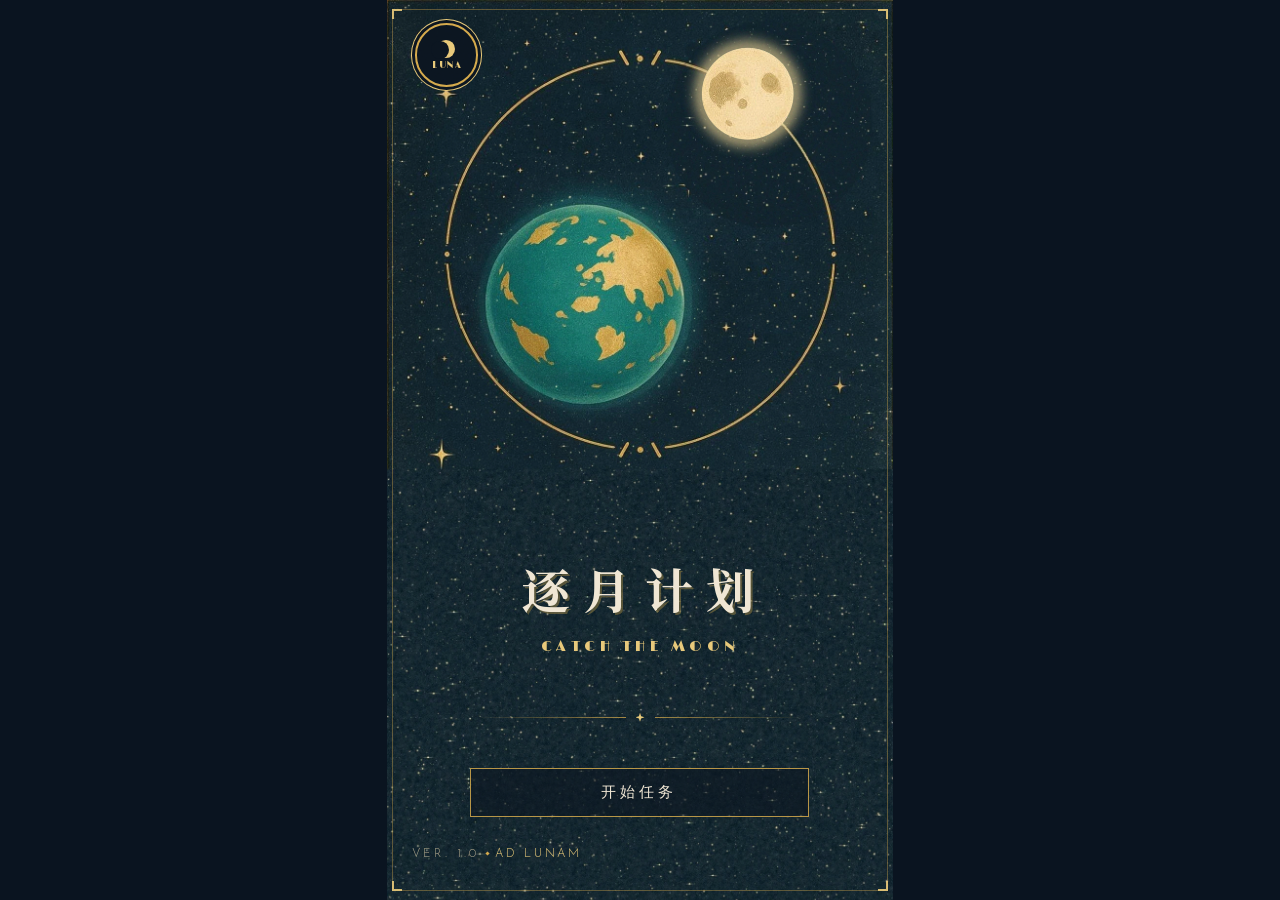
==== commit 3678ea00: "封面竞速入口移除，开始任务改全长单键 - 封面删「今日竞速」按钮，开始任务占满原双键宽度（left 16.4% width 66.9%） - 竞速入口保留在任务面板竞速开关（btn-race），逻辑不" ====
--- a/index.html
+++ b/index.html
@@ -36,7 +36,6 @@
           </div>
           <div class="cover-actions">
             <button type="button" class="cover-btn" id="btn-cover-start">开始任务</button>
-            <button type="button" class="cover-btn ghost-btn" id="btn-daily-cover">今日竞速</button>
           </div>
           <p class="cover-ver"><span class="ver-num">VER. 1.0</span><span class="ver-sep" aria-hidden="true"></span><span class="ver-name">AD LUNAM</span></p>
         </div>
--- a/style.css
+++ b/style.css
@@ -599,8 +599,8 @@
   pointer-events: auto;
 }
 
-#btn-cover-start { left: 16.4%; }
-#btn-daily-cover { left: 52.5%; }
+/* 竞速入口已收进任务面板，封面单按钮全长（左缘与原双键组左缘对齐） */
+#btn-cover-start { left: 16.4%; width: 66.9%; }
 
 .cover-btn.ghost-btn {
   color: var(--cream-dim);
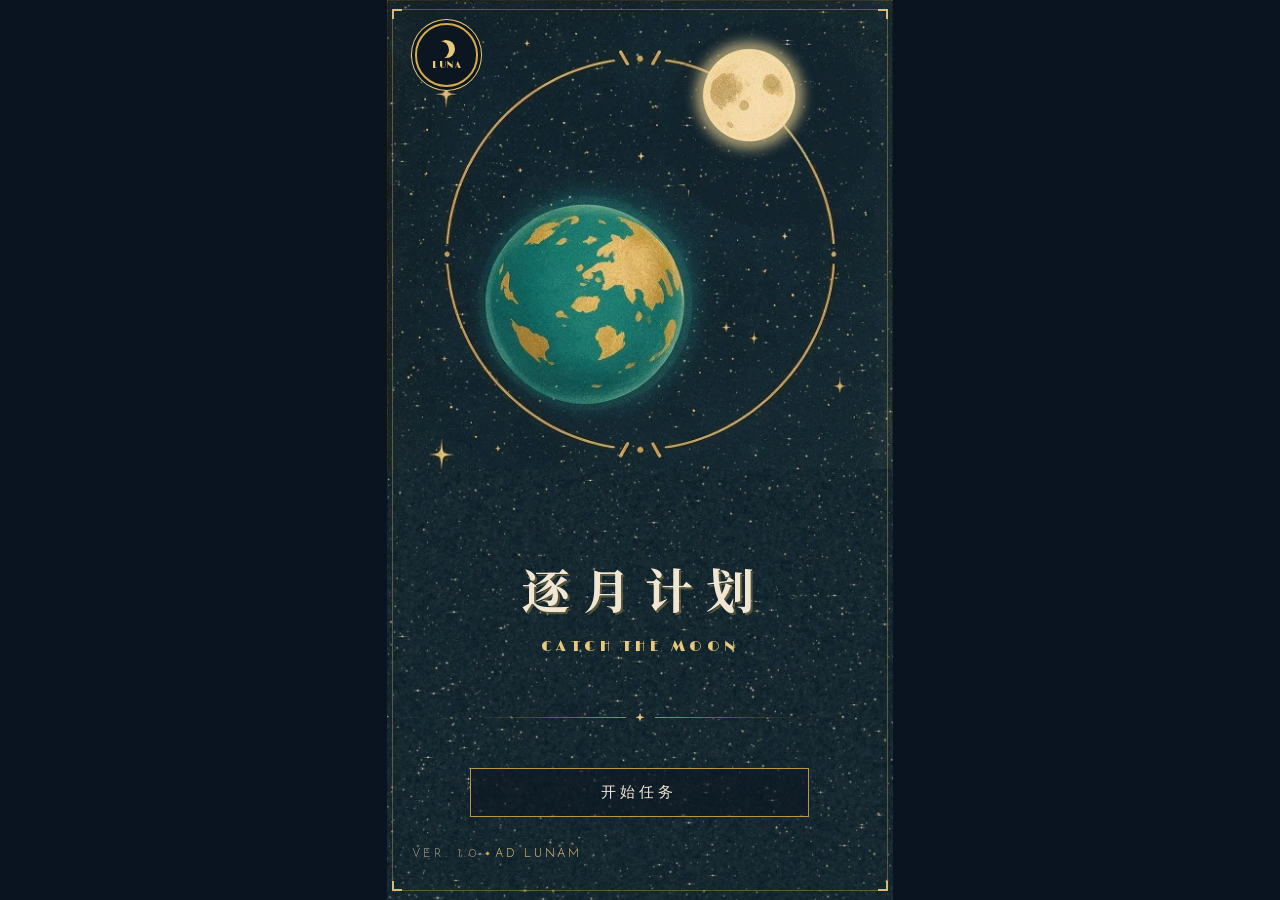
==== commit c99799d3: "加载性能审查：包体 1.5M→772K，修复暗月漏打包 - cover-bg/menu 重压 q80（547→289K、375→207K，颗粒/金环/地球边缘视觉无差）；   四个管线脚本保存质量统一" ====
--- a/index.html
+++ b/index.html
@@ -7,13 +7,16 @@
   <title>逐月计划</title>
   <link rel="stylesheet" href="assets/fonts/fonts.css" />
   <link rel="stylesheet" href="style.css" />
+  <!-- 首屏标题字体预加载：封面零闪烁 -->
+  <link rel="preload" href="assets/fonts/NotoSerifSC-700-sub.woff2" as="font" type="font/woff2" crossorigin />
+  <link rel="preload" href="assets/fonts/Limelight.woff2" as="font" type="font/woff2" crossorigin />
 </head>
 <body>
   <div id="app">
     <div id="stage" class="stage">
       <!-- 全分辨率海报层：不经过低清 canvas；menu 延迟加载 -->
       <div id="cover-scene" class="cover-scene hidden">
-        <img class="cover-bg" src="assets/ui/cover-bg.webp?v=5" alt="" draggable="false" />
+        <img class="cover-bg" src="assets/ui/cover-bg.webp?v=6" alt="" draggable="false" />
         <div class="cover-keyline" aria-hidden="true">
           <i class="kl tl"></i><i class="kl tr"></i><i class="kl bl"></i><i class="kl br"></i>
         </div>
@@ -40,7 +43,6 @@
           <p class="cover-ver"><span class="ver-num">VER. 1.0</span><span class="ver-sep" aria-hidden="true"></span><span class="ver-name">AD LUNAM</span></p>
         </div>
       </div>
-      <img id="cover-art" class="poster-art hidden" src="assets/ui/cover.webp" alt="" draggable="false" />
       <img id="menu-art" class="poster-art hidden" alt="" draggable="false" />
       <canvas id="game" width="540" height="960" aria-label="逐月计划游戏画面"></canvas>
       <div class="grain" aria-hidden="true"></div>
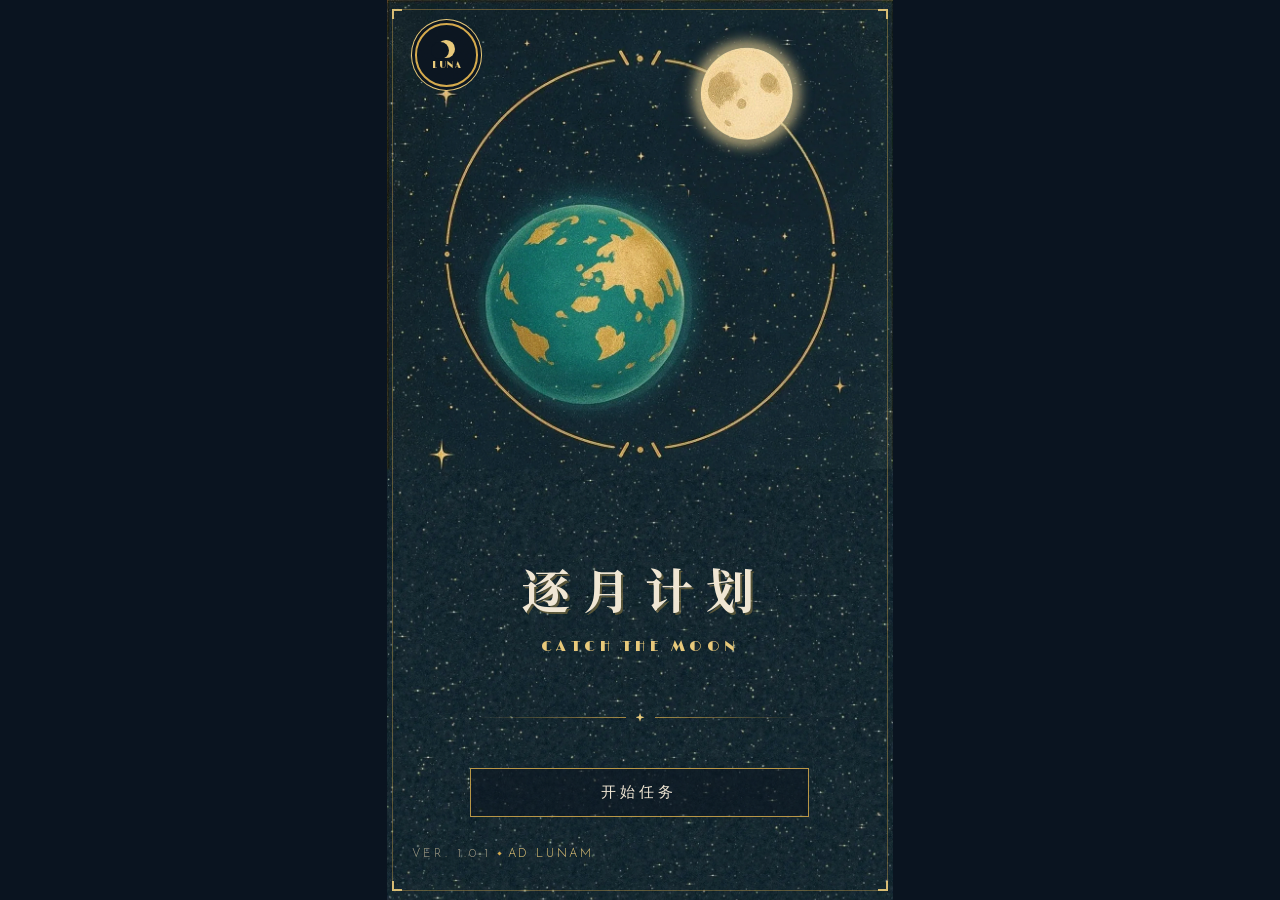
==== commit 22b3c578: "v1.0.1：MoBA 摇杆 + QTE 体验包 + 工程收尾与官方 skill 审计 - 手感：双死区拆除、行程/近线性曲线、井黏滞软化、金标去 hit-stop、QTE 统一速度跟踪；二调 MoB" ====
--- a/index.html
+++ b/index.html
@@ -40,7 +40,7 @@
           <div class="cover-actions">
             <button type="button" class="cover-btn" id="btn-cover-start">开始任务</button>
           </div>
-          <p class="cover-ver"><span class="ver-num">VER. 1.0</span><span class="ver-sep" aria-hidden="true"></span><span class="ver-name">AD LUNAM</span></p>
+          <p class="cover-ver"><span class="ver-num">VER. 1.0.1</span><span class="ver-sep" aria-hidden="true"></span><span class="ver-name">AD LUNAM</span></p>
         </div>
       </div>
       <img id="menu-art" class="poster-art hidden" alt="" draggable="false" />
@@ -77,7 +77,7 @@
         <!-- 封面：分层海报 + DOM 排版；热区即真按钮 -->
         <div id="screen-cover" class="screen cover-screen hidden">
           <h1 class="sr-only">逐月计划</h1>
-          <p class="ver sr-only">VER. 1.0 · CATCH THE MOON</p>
+          <p class="ver sr-only">VER. 1.0.1 · CATCH THE MOON</p>
         </div>
 
         <!-- 任务面板：插画 + DOM 控制区（奶油带上），按钮即真文字 -->
@@ -132,7 +132,7 @@
 
         <div id="screen-qte" class="screen qte-screen hidden">
           <p class="qte-title">捕获月亮</p>
-          <p class="qte-hint">光圈套住月亮后，按「捕获」</p>
+          <p class="qte-hint">环变绿按「捕获」· 贴地球=完美</p>
         </div>
 
         <div id="screen-result" class="screen hidden">
--- a/assets/fonts/fonts.css
+++ b/assets/fonts/fonts.css
@@ -1,4 +1,4 @@
-/* 自托管字体 — 复古太空印刷四套英文字体 + 思源宋体标题 */
+/* 自托管字体 — 运行时只保留 B 套装 + Geist Mono + 思源宋标题 */
 
 /* ── 中文标题 ── */
 @font-face {
@@ -9,7 +9,7 @@
   src: url("NotoSerifSC-700-sub.woff2") format("woff2");
 }
 
-/* ── Kimi 遥测 mono（HUD / 解码 / 数据行） ── */
+/* ── Kimi 遥测 mono（HUD / 数据行） ── */
 @font-face {
   font-family: "Geist Mono";
   font-style: normal;
@@ -18,37 +18,7 @@
   src: url("GeistMono.woff2") format("woff2");
 }
 
-/* ── A · 罗马铭文 + 新迪多 ── */
-@font-face {
-  font-family: "Cinzel";
-  font-style: normal;
-  font-weight: 600;
-  font-display: swap;
-  src: url("Cinzel-600.woff2") format("woff2");
-}
-@font-face {
-  font-family: "Bodoni Moda";
-  font-style: normal;
-  font-weight: 600;
-  font-display: swap;
-  src: url("BodoniModa-600.woff2") format("woff2");
-}
-@font-face {
-  font-family: "IBM Plex Mono";
-  font-style: normal;
-  font-weight: 400;
-  font-display: swap;
-  src: url("IBMPlexMono-400.woff2") format("woff2");
-}
-@font-face {
-  font-family: "IBM Plex Mono";
-  font-style: normal;
-  font-weight: 500;
-  font-display: swap;
-  src: url("IBMPlexMono-500.woff2") format("woff2");
-}
-
-/* ── B · Art Deco ── */
+/* ── B · Art Deco（封面唯一英文套装） ── */
 @font-face {
   font-family: "Limelight";
   font-style: normal;
@@ -63,42 +33,3 @@
   font-display: swap;
   src: url("JosefinSans-300.woff2") format("woff2");
 }
-
-/* ── C · 古典期刊 ── */
-@font-face {
-  font-family: "Forum";
-  font-style: normal;
-  font-weight: 400;
-  font-display: swap;
-  src: url("Forum.woff2") format("woff2");
-}
-@font-face {
-  font-family: "Cormorant Garamond";
-  font-style: normal;
-  font-weight: 600;
-  font-display: swap;
-  src: url("CormorantGaramond-600.woff2") format("woff2");
-}
-
-/* ── D · 任务日志 ── */
-@font-face {
-  font-family: "Special Elite";
-  font-style: normal;
-  font-weight: 400;
-  font-display: swap;
-  src: url("SpecialElite.woff2") format("woff2");
-}
-@font-face {
-  font-family: "Space Mono";
-  font-style: normal;
-  font-weight: 400;
-  font-display: swap;
-  src: url("SpaceMono-400.woff2") format("woff2");
-}
-@font-face {
-  font-family: "Space Mono";
-  font-style: normal;
-  font-weight: 700;
-  font-display: swap;
-  src: url("SpaceMono-700.woff2") format("woff2");
-}
--- a/style.css
+++ b/style.css
@@ -16,8 +16,8 @@
   --ink: #0A1420;
   --font: "Courier New", Courier, ui-monospace, monospace;
   --mono: "Geist Mono", "Courier New", Courier, ui-monospace, monospace;
-  --safe-b: env(safe-area-inset-bottom, 0px);
-  --safe-t: env(safe-area-inset-top, 0px);
+  --safe-b: 0px;
+  --safe-t: 0px;
 }
 
 * { box-sizing: border-box; margin: 0; padding: 0; }
@@ -45,6 +45,10 @@
 
 #stage {
   position: relative;
+  width: 100vw;
+  max-width: calc(100vh * 270 / 480);
+  height: calc(100vw * 480 / 270);
+  max-height: 100vh;
   width: min(100vw, calc(100dvh * 270 / 480));
   height: min(100dvh, calc(100vw * 480 / 270));
   max-height: 100dvh;
@@ -59,6 +63,10 @@
   image-rendering: auto;
   background: transparent;
   position: absolute;
+  top: 0;
+  right: 0;
+  bottom: 0;
+  left: 0;
   inset: 0;
   z-index: 1;
 }
@@ -66,6 +74,10 @@
 /* 全分辨率海报（封面/面板）— 浏览器直接缩放，不进低清 canvas */
 .poster-art {
   position: absolute;
+  top: 0;
+  right: 0;
+  bottom: 0;
+  left: 0;
   inset: 0;
   width: 100%;
   height: 100%;
@@ -84,6 +96,10 @@
 
 .grain {
   position: absolute;
+  top: 0;
+  right: 0;
+  bottom: 0;
+  left: 0;
   inset: 0;
   pointer-events: none;
   z-index: 3;
@@ -98,6 +114,7 @@
 #hud {
   position: absolute;
   top: calc(16px + var(--safe-t));
+  top: calc(16px + var(--safe-area-inset-top, env(safe-area-inset-top, 0px)));
   left: 18px;
   right: 18px;
   z-index: 5;
@@ -107,15 +124,14 @@
 .hud-row {
   display: flex;
   align-items: center;
-  gap: 8px;
   padding: 8px 10px;
   background: transparent;
   border: 0;
 }
 
-.hud-block { display: flex; align-items: center; gap: 6px; min-width: 0; }
+.hud-block { display: flex; align-items: center; min-width: 0; }
 .hud-block.grow { flex: 0.7; justify-content: center; }
-.hud-block.center-label { flex-direction: column; gap: 1px; }
+.hud-block.center-label { flex-direction: column; }
 .hud-block.center-label .hud-phase { white-space: nowrap; }
 .hud-block:first-child { flex: 1.2; }
 .hud-block:last-child { flex: 1.2; }
@@ -187,7 +203,6 @@
 
 .seg {
   display: flex;
-  gap: 3px;
   flex: 1;
   height: 16px;
 }
@@ -226,14 +241,16 @@
   align-items: flex-end;
   justify-content: flex-start;
   padding: 12px 8px calc(18px + var(--safe-b));
+  padding: 12px 8px calc(18px + var(--safe-area-inset-bottom, env(safe-area-inset-bottom, 0px)));
 }
 
 .stick-base {
   position: absolute;
   left: 10px;
   bottom: calc(18px + var(--safe-b));
-  width: 88px;
-  height: 88px;
+  bottom: calc(18px + var(--safe-area-inset-bottom, env(safe-area-inset-bottom, 0px)));
+  width: 96px;
+  height: 96px;
   border-radius: 50%;
   background: rgba(11, 21, 32, 0.35);
   border: 2px solid var(--cream);
@@ -249,6 +266,10 @@
 .stick-base::before {
   content: "";
   position: absolute;
+  top: -11px;
+  right: -11px;
+  bottom: -11px;
+  left: -11px;
   inset: -11px;
   border-radius: 50%;
   background: repeating-conic-gradient(
@@ -277,6 +298,7 @@
   position: absolute;
   right: 14px;
   bottom: calc(28px + var(--safe-b));
+  bottom: calc(28px + var(--safe-area-inset-bottom, env(safe-area-inset-bottom, 0px)));
   width: 72px;
   height: 72px;
   border-radius: 50%;
@@ -297,6 +319,10 @@
 .btn-jet::before {
   content: "";
   position: absolute;
+  top: -10px;
+  right: -10px;
+  bottom: -10px;
+  left: -10px;
   inset: -10px;
   border-radius: 50%;
   background: repeating-conic-gradient(
@@ -323,6 +349,10 @@
 /* —— Overlay screens —— */
 .overlay {
   position: absolute;
+  top: 0;
+  right: 0;
+  bottom: 0;
+  left: 0;
   inset: 0;
   z-index: 10;
   display: flex;
@@ -371,6 +401,10 @@
 
 .cover-scene {
   position: absolute;
+  top: 0;
+  right: 0;
+  bottom: 0;
+  left: 0;
   inset: 0;
   z-index: 2;
   overflow: hidden;
@@ -381,6 +415,10 @@
 
 .cover-bg {
   position: absolute;
+  top: 0;
+  right: 0;
+  bottom: 0;
+  left: 0;
   inset: 0;
   width: 100%;
   height: 100%;
@@ -440,6 +478,10 @@
 
 .cover-type {
   position: absolute;
+  top: 0;
+  right: 0;
+  bottom: 0;
+  left: 0;
   inset: 0;
   pointer-events: none;
   z-index: 2;
@@ -450,6 +492,7 @@
   left: 5.5%;
   top: 2.6%;
   width: 12.5%;
+  height: 7.0313%;
   aspect-ratio: 1;
   border: 2px solid var(--gold);
   border-radius: 50%;
@@ -458,7 +501,6 @@
   flex-direction: column;
   align-items: center;
   justify-content: center;
-  gap: 6%;
   background: #0B1520;
 }
 
@@ -483,6 +525,7 @@
 }
 
 .badge-word {
+  font-size: 7px;
   font-size: clamp(6px, 1.3vw, 9px);
   letter-spacing: 0.18em;
   color: var(--gold-bright);
@@ -501,6 +544,10 @@
 /* 细金内框（证书 keyline）：四角小刻度断口 */
 .cover-keyline {
   position: absolute;
+  top: 1%;
+  right: 1%;
+  bottom: 1%;
+  left: 1%;
   inset: 1%;
   border: 1px solid rgba(212, 168, 75, 0.38);
   pointer-events: none;
@@ -526,7 +573,6 @@
   top: 79.2%;
   display: flex;
   align-items: center;
-  gap: 10px;
   pointer-events: none;
 }
 
@@ -551,6 +597,7 @@
 .cover-title {
   font-family: "Noto Serif SC", "Songti SC", "STSong", "Source Han Serif SC", serif;
   font-weight: 700;
+  font-size: 34px;
   font-size: clamp(28px, 9.2vw, 48px);
   letter-spacing: 0.2em;
   color: var(--cream);
@@ -567,11 +614,16 @@
 .cover-sub {
   margin: 14px 0 0;
   color: var(--gold-bright);
+  font-size: 12px;
   font-size: clamp(11px, 2.8vw, 15px);
 }
 
 .cover-actions {
   position: absolute;
+  top: 0;
+  right: 0;
+  bottom: 0;
+  left: 0;
   inset: 0;
   pointer-events: none;
 }
@@ -584,6 +636,7 @@
   height: 5.42%;
   min-height: 40px;
   font-family: inherit;
+  font-size: 13px;
   font-size: clamp(13px, 3.3vw, 15px);
   letter-spacing: 0.18em;
   padding: 0;
@@ -611,6 +664,11 @@
   filter: brightness(1.2);
 }
 
+.cover-btn:focus {
+  outline: 2px solid var(--gold-bright);
+  outline-offset: 2px;
+}
+
 .cover-btn:focus-visible {
   outline: 2px solid var(--gold-bright);
   outline-offset: 2px;
@@ -622,11 +680,11 @@
   bottom: 4.5%;
   margin: 0;
   font-family: var(--mono);
+  font-size: 11px;
   font-size: clamp(10px, 2.5vw, 12px);
   letter-spacing: 0.18em;
   display: flex;
   align-items: center;
-  gap: 0.55em;
   line-height: 1;
 }
 
@@ -655,6 +713,7 @@
   right: 5.5%;
   bottom: 2.8%;
   width: 4.8%;
+  height: 2.7%;
   aspect-ratio: 1;
   border-radius: 50%;
   background: var(--gold-bright);
@@ -671,92 +730,22 @@
   top: 8%;
 }
 
-/* ── 四套英文气质：body[data-type="A"|"B"|"C"|"D"] ── */
-body[data-type="A"] .badge-word,
-body[data-type="A"] .cover-btn {
-  font-family: "Cinzel", "Times New Roman", serif;
-  font-weight: 600;
-}
-body[data-type="A"] .cover-sub {
-  font-family: "Bodoni Moda", "Times New Roman", serif;
-  font-weight: 600;
-  letter-spacing: 0.28em;
-}
-body[data-type="A"] .cover-ver,
-body[data-type="A"] .cover-btn {
-  font-family: "IBM Plex Mono", ui-monospace, monospace;
-}
-body[data-type="A"] .cover-btn {
-  font-weight: 500;
-  letter-spacing: 0.12em;
-}
-
-body[data-type="B"] .badge-word {
+/* ── 封面英文套装 B · Art Deco（唯一；A/C/D 字体实验室已退役） ── */
+.badge-word {
   font-family: "Limelight", serif;
   letter-spacing: 0.16em;
 }
-body[data-type="B"] .cover-sub {
+.cover-sub {
   font-family: "Limelight", serif;
   letter-spacing: 0.3em;
 }
-body[data-type="B"] .cover-btn,
-body[data-type="B"] .cover-ver {
+.cover-btn,
+.cover-ver {
   font-family: "Josefin Sans", sans-serif;
   font-weight: 300;
   letter-spacing: 0.26em;
 }
-body[data-type="B"] .cover-title {
-  letter-spacing: 0.28em;
-}
-
-body[data-type="C"] .badge-word {
-  font-family: "Forum", serif;
-}
-body[data-type="C"] .cover-sub {
-  font-family: "Cormorant Garamond", serif;
-  font-weight: 600;
-  letter-spacing: 0.26em;
-}
-body[data-type="C"] .cover-btn,
-body[data-type="C"] .cover-ver {
-  font-family: "Forum", serif;
-  letter-spacing: 0.16em;
-}
-
-body[data-type="D"] .badge-word {
-  font-family: "Special Elite", cursive;
-  letter-spacing: 0.12em;
-}
-body[data-type="D"] .cover-sub {
-  font-family: "Special Elite", cursive;
-  letter-spacing: 0.18em;
-}
-body[data-type="D"] .cover-btn,
-body[data-type="D"] .cover-ver {
-  font-family: "Space Mono", monospace;
-  letter-spacing: 0.08em;
-}
-body[data-type="D"] .cover-title {
-  text-shadow: none;
-  letter-spacing: 0.12em;
-}
-
-/* 默认 B · Art Deco（与 body 默认 data-type 一致） */
-body:not([data-type]) .badge-word {
-  font-family: "Limelight", serif;
-  letter-spacing: 0.16em;
-}
-body:not([data-type]) .cover-sub {
-  font-family: "Limelight", serif;
-  letter-spacing: 0.3em;
-}
-body:not([data-type]) .cover-btn,
-body:not([data-type]) .cover-ver {
-  font-family: "Josefin Sans", sans-serif;
-  font-weight: 300;
-  letter-spacing: 0.26em;
-}
-body:not([data-type]) .cover-title {
+.cover-title {
   letter-spacing: 0.28em;
 }
 
@@ -770,6 +759,10 @@
 /* —— Menu 任务面板：插画即 UI —— */
 .menu-screen {
   position: absolute !important;
+  top: 0 !important;
+  right: 0 !important;
+  bottom: 0 !important;
+  left: 0 !important;
   inset: 0 !important;
   max-width: none !important;
   width: 100% !important;
@@ -846,7 +839,6 @@
   display: flex;
   flex-direction: column;
   align-items: center;
-  gap: 6px;
   pointer-events: auto;
   text-align: center;
 }
@@ -911,7 +903,7 @@
 }
 
 /* 仪表刻度尺：填补奶油带底部空间（任务图纸语言） */
-.menu-ruler {
+.menu-panel > .menu-ruler {
   margin-top: auto;
   width: 100%;
   height: 12px;
@@ -1020,7 +1012,6 @@
 
 .menu-row {
   display: flex;
-  gap: 8px;
   width: 100%;
 }
 
@@ -1078,7 +1069,6 @@
 .btn-col {
   display: flex;
   flex-direction: column;
-  gap: 10px;
   margin: 14px 0 6px;
 }
 
@@ -1118,6 +1108,11 @@
   padding: 8px 12px;
 }
 
+.btn:focus {
+  outline: 2px solid var(--gold-bright);
+  outline-offset: 2px;
+}
+
 .btn:focus-visible {
   outline: 2px solid var(--gold-bright);
   outline-offset: 2px;
@@ -1177,6 +1172,7 @@
   position: absolute;
   right: 14px;
   bottom: calc(28px + var(--safe-b));
+  bottom: calc(28px + var(--safe-area-inset-bottom, env(safe-area-inset-bottom, 0px)));
   z-index: 8;
   width: 78px;
   height: 78px;
@@ -1225,7 +1221,6 @@
 .stats li {
   display: flex;
   justify-content: space-between;
-  gap: 12px;
   padding: 8px 10px;
   font-family: var(--mono);
   font-size: 11px;
@@ -1244,7 +1239,6 @@
 /* Difficulty chips */
 .diff-row {
   display: flex;
-  gap: 8px;
   justify-content: center;
   margin: 4px 0 8px;
 }
@@ -1327,7 +1321,6 @@
 .board-list li {
   display: flex;
   justify-content: space-between;
-  gap: 8px;
   padding: 8px 10px;
   font-size: 11px;
   color: var(--cream);
@@ -1359,3 +1352,18 @@
 @media (prefers-reduced-motion: reduce) {
   .meter i { transition: none; }
 }
+
+/* ── Chrome 61 基线：flex 间距用 margin（不用 gap）── */
+.hud-row > * + * { margin-left: 8px; }
+.hud-block > * + * { margin-left: 6px; }
+.hud-block.center-label > * + * { margin-top: 1px; }
+.seg > * + * { margin-left: 3px; }
+.cover-badge > * + * { margin-top: 3px; }
+.cover-ornament > * + * { margin-left: 10px; }
+.cover-ver > * + * { margin-left: 0.55em; }
+.menu-panel > * + * { margin-top: 6px; }
+.menu-row > * + * { margin-left: 8px; }
+.btn-col > * + * { margin-top: 10px; }
+.stats li > * + * { margin-left: 12px; }
+.diff-row > * + * { margin-left: 8px; }
+.board-list li > * + * { margin-left: 8px; }
